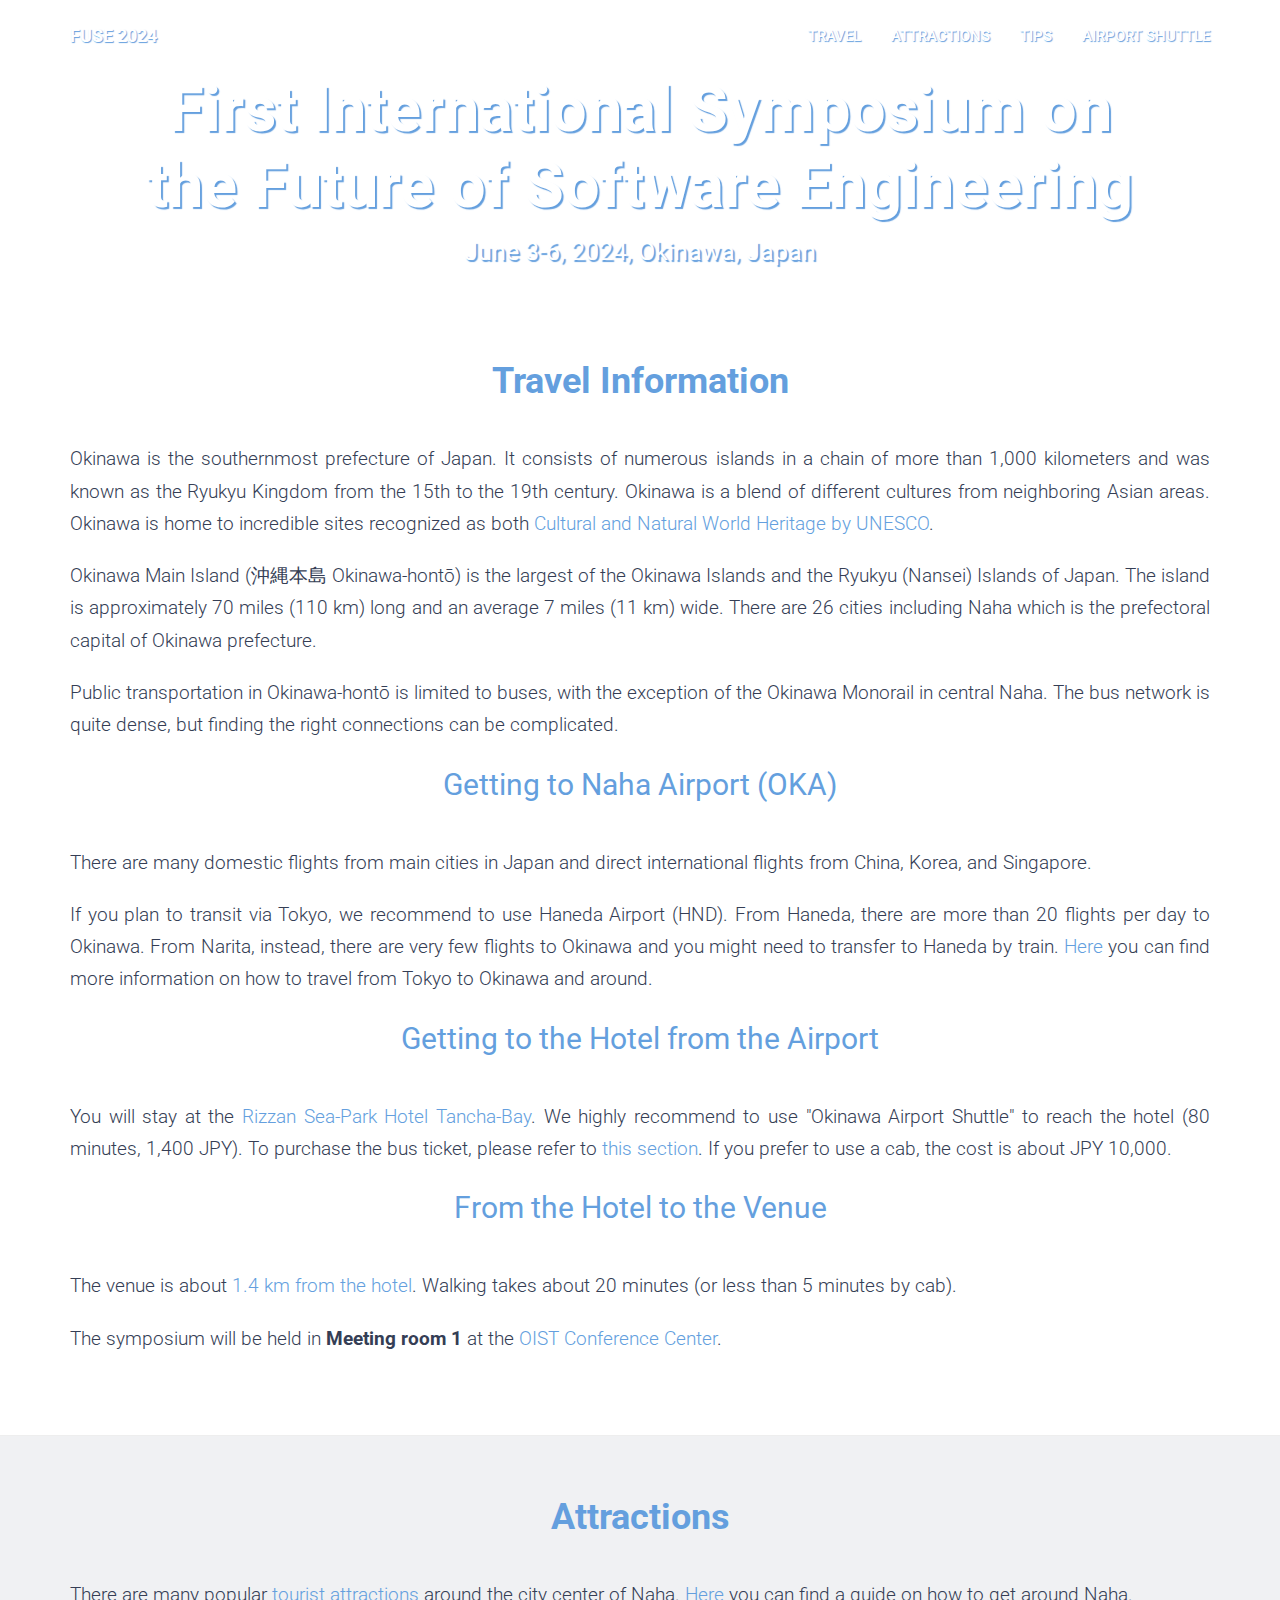
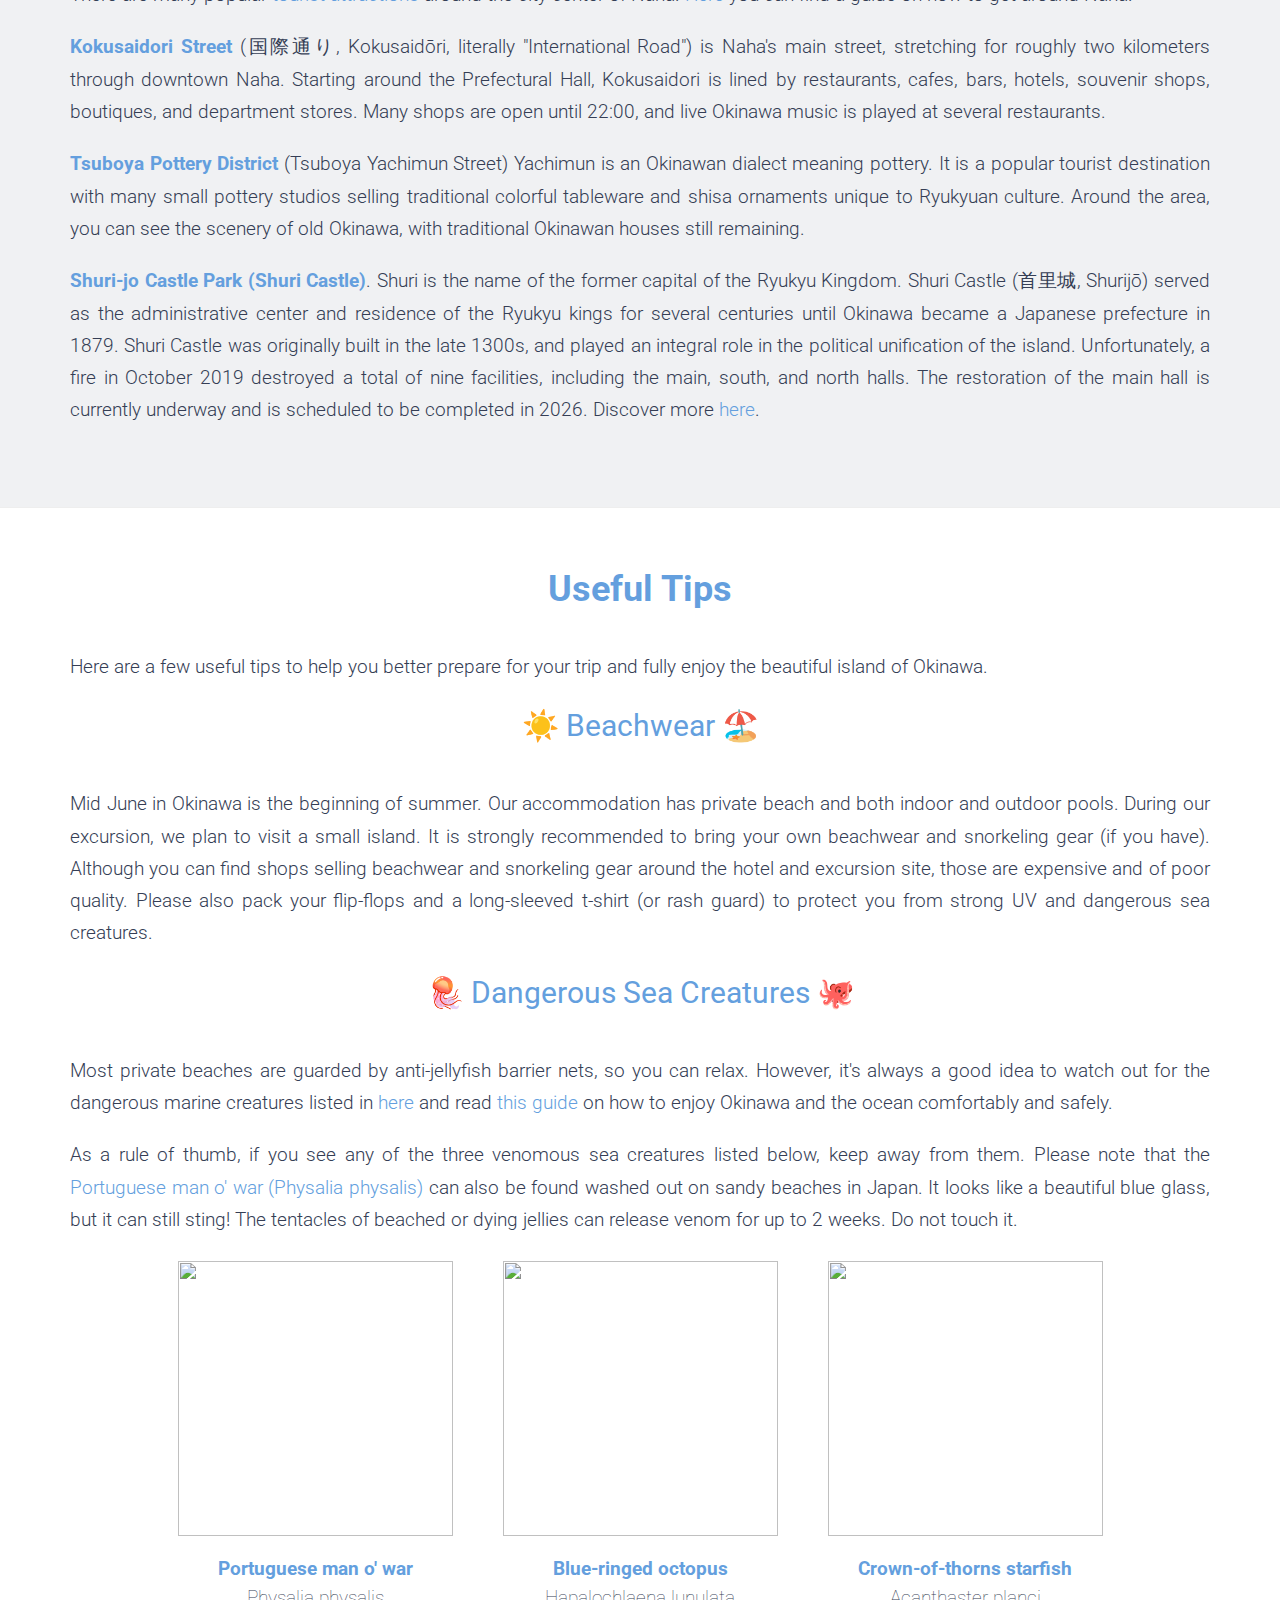
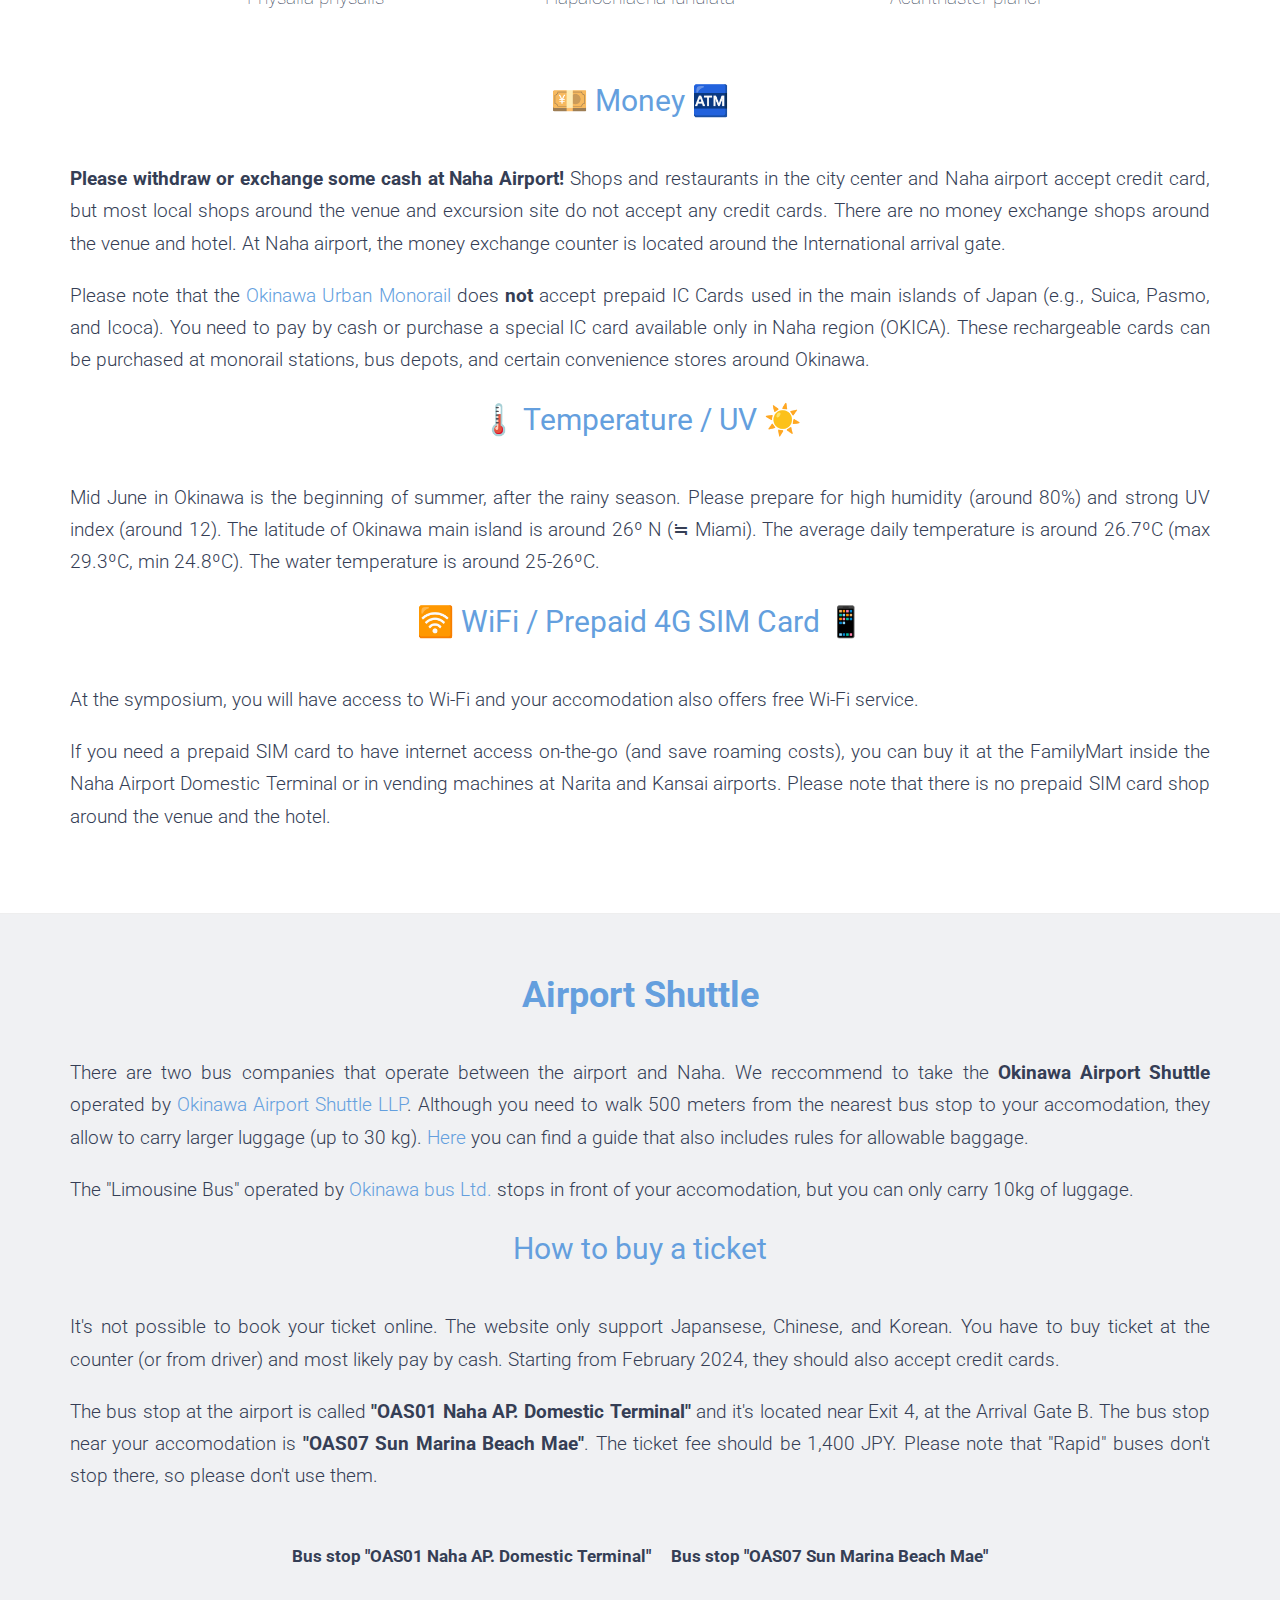
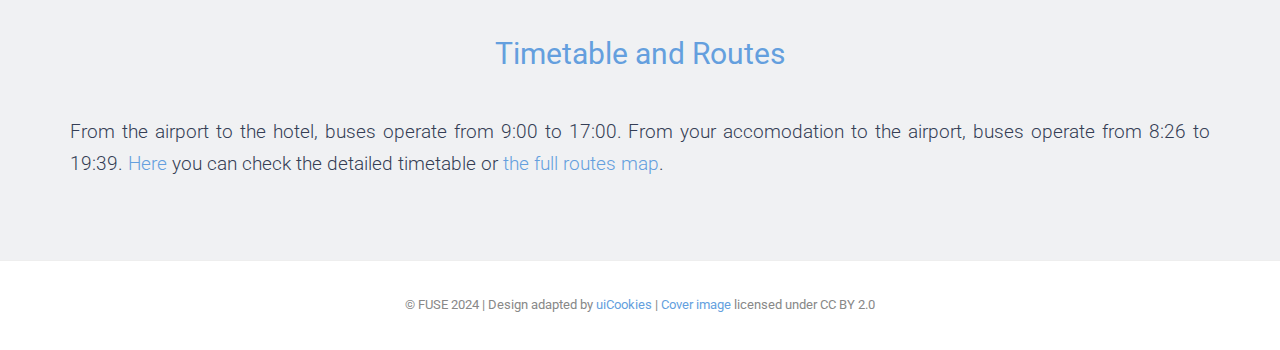
==== useful-information.html @ bce035e4 "Finalize page with useful info" ====
<!DOCTYPE html>
<html>

<head>
  <meta charset="utf-8">
  <meta http-equiv="X-UA-Compatible" content="IE=edge">
  <meta name="viewport" content="width=device-width, initial-scale=1">
  <title>FUSE 2024 | 1st International Symposium on the Future of Software Engineering</title>
  <link href="https://fonts.googleapis.com/css?family=Roboto:100,300,400,700,500" rel="stylesheet" type="text/css">
  <link href="css/bootstrap.min.css" rel="stylesheet">
  <link href="css/style.css" rel="stylesheet">
</head>

<body id="page-top" data-spy="scroll" data-target=".navbar">
  <div id="main-wrapper">
    <!-- Page Preloader -->
    <div id="preloader">
      <div id="status">
        <div class="status-mes"></div>
      </div>
    </div>

    <header class="header">
      <!-- Navigation -->
      <nav class="navbar main-menu" role="navigation">
        <div class="container">
          <div class="navbar-header">
            <button type="button" class="navbar-toggle" data-toggle="collapse" data-target=".navbar-main-collapse">
              <span class="sr-only">Toggle navigation</span>
              <span class="icon-bar"></span>
              <span class="icon-bar"></span>
              <span class="icon-bar"></span>
            </button>
            <a class="navbar-brand page-scroll" href="#page-top"><strong>FUSE 2024</strong></a>
          </div>
          <!-- Collect the nav links, forms, and other content for toggling -->
          <div class="collapse navbar-collapse navbar-right navbar-main-collapse">
            <ul class="nav navbar-nav">
              <!-- Hidden li included to remove active class from about link when scrolled up past about section -->
              <li class="hidden"><a href="#page-top"></a></li>
              <li><a class="page-scroll" href="#section-travel">Travel</a></li>
              <li><a class="page-scroll" href="#section-attractions">Attractions</a></li>
              <li><a class="page-scroll" href="#section-tips">Tips</a></li>
              <li><a class="page-scroll" href="#section-bus">Airport Shuttle</a></li>
            </ul>
          </div>
        </div>
      </nav>
    </header>

    <div id="cover" class="jumbotron text-center mini-jumbotron">
      <div class="content">
        <div class="content-content">
          <h1>First International Symposium on the Future of Software Engineering</h1>
          <div class="event-date">June 3-6, 2024, Okinawa, Japan</div>
        </div>
      </div>
    </div>

    <section id="section-travel" class="section-wrapper">
      <div class="container">
        <div class="row">
          <div class="col-md-12">
            <div class="section-title">
              <h1>Travel Information</h1>
            </div>
            <p class="lead">
              Okinawa is the southernmost prefecture of Japan.
              It consists of numerous islands in a chain of more than 1,000 kilometers and was known as the Ryukyu
              Kingdom
              from the 15th to the 19th century.
              Okinawa is a blend of different cultures from neighboring Asian areas. Okinawa is home to incredible sites
              recognized as both <a target="_blank"
                href="https://visitokinawajapan.com/discover/world-heritage-top/">Cultural and Natural World Heritage by
                UNESCO</a>.
            </p>
            <p class="lead">Okinawa Main Island (沖縄本島 Okinawa-hontō) is the largest of the Okinawa Islands and the
              Ryukyu (Nansei) Islands of Japan. The island is approximately 70 miles (110 km) long and an average 7
              miles (11 km) wide. There are 26 cities including Naha which is the prefectoral capital of Okinawa
              prefecture.</p>

            <p class="lead">Public transportation in Okinawa-hontō is limited to buses, with the exception of the
              Okinawa Monorail in central Naha. The bus network is quite dense, but finding the right connections can be
              complicated.</p>

            <div class="section-title">
              <h2>Getting to Naha Airport (OKA)</h2>
            </div>
            <p class="lead">
              There are many domestic flights from main cities in Japan and direct international flights from China,
              Korea, and Singapore.</p>

            <p class="lead">If you plan to transit via Tokyo, we recommend to use Haneda Airport (HND). From Haneda,
              there are more than 20 flights per day to Okinawa. From Narita, instead, there are very few flights to
              Okinawa and you might need to transfer to Haneda by train. <a target="_blank"
                href="https://www.japan-guide.com/e/e7116.html">Here</a> you can find more information on how to travel
              from Tokyo to Okinawa and around. </p>
            </p>

            <div class="section-title">
              <h2>Getting to the Hotel from the Airport</h2>
            </div>
            <p class="lead">
              You will stay at the <a target="_blank" href="https://www.rizzan.co.jp/english/">Rizzan
                Sea-Park Hotel
                Tancha-Bay</a>. We highly recommend to use "Okinawa Airport Shuttle" to reach the hotel (80 minutes,
              1,400 JPY). To purchase the bus ticket, please refer to <a class="page-scroll" href="#section-bus">this
                section</a></li>. If you prefer to use a cab, the cost is about JPY 10,000.</p>

            <div class="section-title">
              <h2>From the Hotel to the Venue</h2>
            </div>
            <p class="lead">
              The venue is about <a target="_blank" href="https://goo.gl/maps/eQHHehTYATR2">1.4 km from the hotel</a>.
              Walking takes about 20 minutes (or less than 5 minutes by cab).</p>

            <p class="lead">The symposium will be held in <b>Meeting room 1</b> at the <a target="_blank"
                href="https://www.oist.jp/campus/event-venue#Conference-Center">OIST Conference Center</a>.</p>
          </div>
        </div>
      </div>
    </section>

    <section id="section-attractions" class="section-wrapper gray-bg">
      <div class="container">
        <div class="row">
          <div class="col-md-12">
            <div class="section-title">
              <h1>Attractions</h1>
            </div>
            <p class="lead">
              There are many popular <a target="_blank" href="https://www.japan-guide.com/e/e7101.html">tourist
                attractions</a> around the city center of Naha. <a target="_blank"
                href="https://www.japan-guide.com/e/e7118.html">Here</a> you can find a guide on how to get around Naha.
            </p>
            <p class="lead"><b><a target="_blank" href="https://www.japan-guide.com/e/e7114.html">Kokusaidori
                  Street</a></b> (国際通り, Kokusaidōri, literally "International Road") is Naha's main
              street,
              stretching for roughly two kilometers through downtown Naha.
              Starting around the Prefectural Hall, Kokusaidori is lined by restaurants, cafes, bars, hotels, souvenir
              shops, boutiques, and department stores. Many shops are open until 22:00, and live Okinawa music is
              played at several restaurants.
            <p class="lead"><b><a target="_blank" href="https://www.japan-guide.com/e/e7115.html">Tsuboya Pottery
                  District</a></b> (Tsuboya Yachimun Street) Yachimun is an Okinawan dialect meaning
              pottery.
              It is a popular tourist destination with many small pottery studios selling traditional colorful tableware
              and shisa ornaments unique to Ryukyuan culture. Around the area, you can see the scenery of old Okinawa,
              with traditional Okinawan houses still remaining.

            </p>
            <p class="lead"><b><a target="_blank" href="http://oki-park.jp/shurijo/en/info/">Shuri-jo Castle Park (Shuri
                  Castle)</a></b>. Shuri is the name of the former capital of the Ryukyu Kingdom. Shuri Castle (首里城,
              Shurijō) served as the
              administrative center and residence of the Ryukyu kings for several centuries until Okinawa became a
              Japanese prefecture in 1879. Shuri Castle was originally built in the late 1300s, and played an integral
              role in the political unification of the island. Unfortunately, a fire in October 2019 destroyed a total
              of nine facilities, including the main, south, and north halls. The restoration of the main hall is
              currently underway and is scheduled to be completed in 2026. Discover more <a target="_blank"
                href="https://www.japan-guide.com/e/e7103.html">here</a>.</p>
          </div>
        </div>
      </div>
    </section>

    <section id="section-tips" class="section-wrapper">
      <div class="container">
        <div class="row">
          <div class="col-md-12">
            <div class="section-title">
              <h1>Useful Tips</h1>
            </div>
            <p class="lead">
              Here are a few useful tips to help you better prepare for your trip and fully enjoy the beautiful island
              of Okinawa.</p>

            <div class="section-title">
              <h2>☀️ Beachwear 🏖️</h2>
            </div>
            <p class="lead">
              Mid June in Okinawa is the beginning of summer. Our accommodation has private beach and both indoor and
              outdoor pools. During our excursion, we plan to visit a small island. It is strongly recommended to bring
              your own beachwear and snorkeling gear (if you have). Although you
              can
              find shops selling beachwear and snorkeling gear around the hotel and excursion site, those are expensive
              and of poor quality. Please also pack your flip-flops and a long-sleeved t-shirt (or rash guard) to
              protect you
              from strong UV and dangerous sea creatures.
            </p>

            <div class="section-title">
              <h2>🪼 Dangerous Sea Creatures 🐙</h2>
            </div>
            <p class="lead">
              Most private beaches are guarded by anti-jellyfish barrier nets, so you can relax. However, it's always a
              good idea to watch out for the dangerous marine creatures
              listed in <a target="_blank"
                href="https://www.oki-islandguide.com/newslist/dangerous-sea-creatures-in-okinawa">here</a> and read <a
                target="_blank"
                href="https://visitokinawajapan.com/plan-your-trip/useful-information/enjoying-okinawa-safely/">this
                guide</a> on how to enjoy Okinawa and the ocean comfortably and safely.
            </p>

            <p class="lead">
              As a rule of thumb, if you see any of the three venomous sea creatures listed below, keep away from them.
              Please note that the <a target="_blank"
                href="https://en.wikipedia.org/wiki/Portuguese_man_o%27_war">Portuguese man o' war (Physalia
                physalis)</a> can also be found washed out on sandy beaches in Japan. It looks like a beautiful blue
              glass, but it can still sting! The tentacles of beached or dying jellies can release venom for up to 2
              weeks. Do not touch it.
            </p>

            <div class="sea-creatures">
              <div class="sea-creature">
                <img
                  src="https://upload.wikimedia.org/wikipedia/commons/thumb/c/c3/Portuguese_Man-O-War_%28Physalia_physalis%29.jpg/440px-Portuguese_Man-O-War_%28Physalia_physalis%29.jpg" /><br />
                <a target="_blank" href="https://en.wikipedia.org/wiki/Portuguese_man_o%27_war"><b>Portuguese man o'
                    war</b></a><br />
                Physalia physalis
              </div>
              <div class="sea-creature">
                <img
                  src="https://upload.wikimedia.org/wikipedia/commons/thumb/f/f2/Hapalochlaena_lunulata2.JPG/440px-Hapalochlaena_lunulata2.JPG" /><br />
                <a target="_blank" href="https://en.wikipedia.org/wiki/Blue-ringed_octopus"><b>Blue-ringed
                    octopus</b></a><br />
                Hapalochlaena lunulata
              </div>
              <div class="sea-creature">
                <img
                  src="https://upload.wikimedia.org/wikipedia/commons/thumb/8/8f/CrownofThornsStarfish_Fiji_2005-10-12.jpg/440px-CrownofThornsStarfish_Fiji_2005-10-12.jpg" /><br />
                <a target="_blank" href="https://en.wikipedia.org/wiki/Crown-of-thorns_starfish"><b>Crown-of-thorns
                    starfish</b></a><br />Acanthaster planci
              </div>
            </div>

            <div class="section-title">
              <h2>💴 Money 🏧</h2>
            </div>
            <p class="lead">
              <b>Please withdraw or exchange some cash at Naha Airport!</b> Shops and restaurants in the city center and
              Naha airport accept credit card, but most local shops around the venue and excursion site do not accept
              any credit cards. There are no money exchange shops around the venue and hotel. At Naha airport, the money
              exchange counter is located around the International arrival gate.
            </p>

            <p class="lead">
              Please note that the <a target="_blank"
                href="https://en.wikipedia.org/wiki/Okinawa_Urban_Monorail">Okinawa Urban Monorail</a> does <b>not</b>
              accept prepaid IC Cards used in the main islands of Japan (e.g., Suica, Pasmo, and Icoca). You need to pay
              by cash or purchase a special IC card available only in Naha region (OKICA). These rechargeable cards can
              be purchased at monorail stations, bus depots, and certain convenience stores around Okinawa.
            </p>


            <div class="section-title">
              <h2>🌡️ Temperature / UV ☀️</h2>
            </div>
            <p class="lead">
              Mid June in Okinawa is the beginning of summer, after the rainy season. Please prepare for high humidity
              (around 80%) and strong UV index (around 12). The latitude of Okinawa main island is around 26º N (≒
              Miami).
              The average daily temperature is around 26.7ºC (max 29.3ºC, min 24.8ºC). The water temperature is around
              25-26ºC.
            </p>

            <div class="section-title">
              <h2>🛜 WiFi / Prepaid 4G SIM Card 📱</h2>
            </div>
            <p class="lead">
              At the symposium, you will have access to Wi-Fi and your accomodation also offers free Wi-Fi service.
            </p>

            <p class="lead">If you need a prepaid SIM card to have internet access on-the-go (and save roaming costs),
              you can buy it at the FamilyMart inside the Naha Airport Domestic Terminal or in vending machines at
              Narita and Kansai airports. Please note that there is no prepaid SIM
              card shop around the venue and the hotel.</p>

          </div>
        </div>
      </div>
    </section>

    <section id="section-bus" class="section-wrapper gray-bg">
      <div class="container">
        <div class="row">
          <div class="col-md-12">
            <div class="section-title">
              <h1>Airport Shuttle</h1>
            </div>
            <p class="lead">
              There are two bus companies that operate between the airport and Naha. We reccommend to take the
              <b>Okinawa Airport Shuttle</b> operated by <a target="_blank"
                href="https://www.okinawa-shuttle.co.jp/en/">Okinawa Airport Shuttle LLP</a>. Although you need to walk
              500 meters from the nearest bus stop to your accomodation, they allow to carry larger luggage (up to 30
              kg). <a target="_blank" href="https://www.okinawa-shuttle.co.jp/en/guide">Here</a> you can find a guide
              that also includes rules for allowable baggage.
            </p>
            <p class="lead">The "Limousine Bus" operated by <a target="_blank"
                href="https://okinawabus.com/en/ls/">Okinawa bus Ltd.</a> stops in front of your accomodation, but you
              can only carry 10kg of luggage.</p>

            <div class="section-title">
              <h2>How to buy a ticket</h2>
            </div>

            <p class="lead">It's not possible to book your ticket online. The website only support Japansese, Chinese,
              and Korean. You have to buy ticket at the counter (or from driver) and most likely pay by cash. Starting
              from February 2024, they should also accept credit cards.</p>

            <p class="lead">The bus stop at the airport is called <b>"OAS01 Naha AP. Domestic Terminal"</b> and it's
              located near Exit 4, at the Arrival Gate B. The bus stop near your accomodation is <b>"OAS07 Sun Marina
                Beach
                Mae"</b>. The ticket fee should be 1,400 JPY. Please note that "Rapid" buses don't stop there, so please
              don't use them.</p>

            <div class="flex-container">

              <div class="text-center">
                <img class="cropped"
                  src="https://camo.githubusercontent.com/bb47d0dc850d00e1e793d2706962e1ba74a8839c792ee3c7269b7208644fe07c/68747470733a2f2f7777772e6f6b696e6177612d73687574746c652e636f2e6a702f77702d636f6e74656e742f7468656d65732f73687574746c652f696d616765732f6d61702f6f617330315f656e2e706e67"><br />
                <b>Bus stop "OAS01 Naha AP. Domestic Terminal"</b>
              </div>

              <div class="text-center">
                <img class="cropped"
                  src="https://camo.githubusercontent.com/cd131cf9b4092ff77519fdcc6e3a3593149a3730e889ea4b727a7d4f26101ee1/68747470733a2f2f7777772e6f6b696e6177612d73687574746c652e636f2e6a702f77702d636f6e74656e742f7468656d65732f73687574746c652f696d616765732f6d61702f6f617330375f656e2e706e67"><br />
                <b>Bus stop "OAS07 Sun Marina Beach Mae"</b>
              </div>
            </div>

            <div class="section-title">
              <h2>Timetable and Routes</h2>
            </div>

            <p class="lead">From the airport to the hotel, buses operate from 9:00 to 17:00. From your accomodation to
              the airport, buses operate from 8:26 to 19:39. <a href="https://www.okinawa-shuttle.co.jp/en/timetable"
                target="_blank">Here</a> you can check the detailed timetable or <a
                href="https://www.okinawa-shuttle.co.jp/wp-content/themes/shuttle/images/route/en.png"
                target="_blank">the full routes map</a>.
            </p>
          </div>
        </div>
      </div>
    </section>


    <footer class="footer">
      <div class="copyright-section">
        <div class="container">
          <div class="col-md-12">
            <div class="copytext text-center">
              &copy; FUSE 2024 |
              Design adapted by <a target="_blank" href="https://uicookies.com/">uiCookies</a> |
              <a target="_blank"
                href="https://en.wikipedia.org/wiki/Okinawa_Institute_of_Science_and_Technology#/media/File:Aerial_View_of_Campus_Buildings_(26348429827).jpg">Cover
                image</a> licensed under CC BY 2.0
            </div>
          </div>
        </div>
      </div>
    </footer>
  </div>

  <!-- SCRIPTS -->
  <script src="js/jquery-2.1.4.min.js"></script>
  <script src="js/bootstrap.min.js"></script>
  <script src="js/jquery.easing.min.js"></script>
  <script async defer
    src="https://maps.googleapis.com/maps/api/js?key=AIzaSyD-3vIi_UKTTXeW_6S3mwCDeb1rY7WIpxo&callback=initMap"
    type="text/javascript"></script>
  <script src="js/bootstrap-toolkit.min.js"></script>
  <script src="js/scripts.js"></script>
</body>

</html>
---- css/style.css ----
/*
Template Name: finadvisor
Description: HTML5 / CSS3 One Page
Version: 1.0
Author: uiCookies.com
*/

body {
    font-family: 'Roboto', sans-serif;
    font-size: 17px;
    line-height: 1.7em;
    color: #353e55;
    font-weight: 100;
    background: #ffffff;
}

/* --------------------------------------
 * Global Typography
 *------------------------------------------*/

h1,
h2,
h3,
h4,
h5,
h6 {
    margin: 0 0 15px;
    color: #649FDE;
}

h1 {
    font-size: 36px;
    line-height: 1.2em;
    font-weight: 700;
}

h2 {
    font-size: 30px;
    line-height: 1.5em;
    font-weight: 400;
}

h3 {
    font-size: 24px;
    line-height: 1.5em;
    font-weight: 300;
}

h4 {
    font-size: 18px;
    line-height: 1.5em;
    font-weight: 300;
}

h5 {
    font-size: 16px;
    line-height: 1.5em;
    font-weight: 500;
}

h6 {
    font-size: 15px;
    line-height: 24px;
}

/* --------------------------------------
 * LINK STYLE
 *------------------------------------------*/
a {
    color: #649FDE;
    text-decoration: none;
    -webkit-transition: all 0.3s ease 0s;
    -moz-transition: all 0.3s ease 0s;
    -o-transition: all 0.3s ease 0s;
    transition: all 0.3s ease 0s;
}

a,
a:active,
a:focus,
a:active {
    text-decoration: none;
    outline: none
}

a:hover,
a:focus {
    text-decoration: none;
    color: #999999;
}

p {
    margin-bottom: 20px;
}

p.lead {
    font-size: 19px;
    line-height: 1.7em;
}

ul {
    margin: 0;
    padding: 0;
    list-style: none;
}

/*Button Style*/
.btn {
    padding: 10px 30px;
    margin-bottom: 0;
    font-size: 16px;
    border-radius: 0;
    font-weight: 500;
    border-width: 2px;
    text-transform: uppercase;
}

.btn-lg {
    font-size: 18px;
    padding: 15px 30px
}

/*btn-primary*/
.btn-primary {
    background-color: #649FDE;
    border-color: #649FDE;
}

.btn-primary:hover,
.btn-primary:focus,
.btn-primary:active:focus {
    background: transparent;
    color: #649FDE;
    border-color: #649FDE;
}

/*btn-default*/
.btn-default {
    color: #ffffff;
    background-color: transparent;
    border-color: #ffffff;
}

.btn-default:hover,
.btn-default:focus,
.btn-default:active:focus {
    background-color: transparent;
    color: #649FDE;
    border-color: #649FDE;
}

button:focus,
.btn:focus,
.btn:active:focus {
    outline: none;
}

/* --------------------
 * Section Background
 * -------------------*/

.gray-bg {
    background-color: #f0f1f3;
    border-top: 1px solid #eeeeee;
    border-bottom: 1px solid #eeeeee;
}

.white-bg {
    background-color: #ffffff;
}

/* --------------------
 *  main Wrapper
 * -------------------*/
#main-wrapper {
    background: #ffffff;
    overflow: hidden;
}

/*-----------------------------
 * NAVIGATION & HEADER STYLE
 *-------------------------------*/

.header {
    position: absolute;
    left: 15px;
    right: 15px;
    top: 10px;
    z-index: 9;
}

/*Logo*/
.navbar-brand {
    padding: 0;
    height: auto;
    margin: 15px 0 !important;
}

@media (max-width : 768px) {
    .navbar-brand {
        width: 200px;
    }

    .navbar-brand img {
        max-width: 100%;
        height: auto;
    }
}

/*navbar*/

.navbar {
    border-radius: 0;
    padding: 0;
    margin: 0;
    font-size: 15px;
    text-transform: uppercase;
}

@media (max-width : 768px) {
    .navbar {
        padding: 10px;
    }
}

/*navbar toggle*/
.navbar-toggle {
    margin: 5px 0;
    padding: 11px 10px;
    background: transparent;
}

.navbar-toggle:hover {
    color: #fff;
}

.navbar-toggle .icon-bar {
    background: #fff;
}

/*Navigation Style*/

.main-menu .navbar-right {
    margin-right: -15px;
}

.main-menu .nav li a {
    color: #999;
    font-weight: 500;
    padding: 15px 0 15px 30px;
}

.main-menu .nav li a:hover,
.main-menu .nav li.active a {
    color: #649FDE;
    background: transparent;
}

.main-menu .nav li a:focus {
    background: transparent;
}

@media (max-width : 991px) {
    .main-menu .nav li a {
        padding-left: 15px;
    }
}

@media (max-width : 768px) {
    .main-menu .nav li {
        text-align: center;
    }

    .main-menu .nav li a {
        padding: 5px 0;
        color: #0e1555;
    }

    .navbar-collapse {
        margin-top: 10px;
        background: #fff;
    }
}


/* Sticky Menu */

a.navbar-brand,
.nav li a {
    color: white !important;
    text-shadow: 1px 1px 1px #649FDE;
}

.sticky-nav {
    position: fixed;
    right: 0;
    left: 0;
    top: 0;
    z-index: 999;
    background: #ffffff !important;
    opacity: 0.9;
    padding: 5px 0;
    box-shadow: 0 2px 5px rgba(0, 0, 0, .1);
    -webkit-transition: all .5s ease-in-out;
    -moz-transition: all .5s ease-in-out;
    transition: all .5s ease-in-out;
}

.sticky-nav .nav li a,
.sticky-nav a.navbar-brand {
    color: #649FDE !important;
    text-shadow: none;

}

.sticky-nav .navbar-toggle .icon-bar {
    background: #649FDE;
}

@media (max-width: 768px) {
    .sticky-nav {
        padding-left: 10px;
        padding-right: 10px;
    }

}

/*-------------------
 * Jumbotron
 *-------------------*/

.jumbotron {
    background: url("../img/oist-aerial.jpg");
    background-size: cover;
    padding: 0;
    margin: 0;
    height: 100vh;
    min-height: 700px;
    vertical-align: middle;
    position: relative;
    background-attachment: fixed;
    background-repeat: no-repeat;
    background-position: center center;
    overflow: hidden;
}

.mini-jumbotron {
    height: 300px;
    min-height: 300px;
}

.jumbotron .content {
    color: #ffffff;
    position: absolute;
    top: 50%;
    left: 0;
    right: 0;
    height: 86%;
    width: 100%;
    margin: 0 auto;
    padding: 0 10%;
    transform: translateY(-50%);
    -webkit-transform: translateY(-50%);
    -moz-transform: translateY(-50%);
    font-weight: normal;
    text-shadow: 2px 2px 1px #649FDE;

    /*background-color: rgb(0, 0, 0, 30%);
    padding: 3em 0 2em;*/
}

.jumbotron .content .content-content {
    /* background-color: rgb(0, 0, 0, 20%); */
    padding: 3em 0;
    max-width: 1170px;
    margin: auto;
}

.jumbotron .content h1 {
    color: white;
    font-weight: bold;
}

.jumbotron .content p.lead {
    font-size: 24px;
    line-height: 1.5em;
    color: rgba(255, 255, 255, .7);
    font-weight: normal;
}

.jumbotron .content .event-date {
    font-size: 25px;
    /* margin-bottom: 40px; */
}

.jumbotron .btn {
    margin-top: 40px;
}

@media (max-width : 600px) {
    .jumbotron .content {
        min-height: auto;
    }

    .jumbotron .content h1 {
        font-size: 25px;
    }

    .jumbotron .content .event-date {
        font-size: 22px;
    }

    .jumbotron .content p.lead {
        font-size: 15px;
    }
}

/*---------------------------
 * Section Wrapper
 *---------------------------*/
.section-wrapper {
    padding: 60px 0;
}

/*---------------------------
 * Section Title
 *---------------------------*/
.section-title {
    margin-bottom: 40px;
    text-align: center;
}

.section-title h1 {
    margin-bottom: 5px;
}

.section-title p {
    font-size: 18px;
    color: #888888;
}

/* ----------------------------------------------
 * About Event
 *-----------------------------------------------*/
.about-event .lead {
    font-size: 19px;
    line-height: 1.7em;
}

.about-event address {
    font-size: 15px;
    color: #888888;
    line-height: 1.8em;
}

.about-event address strong {
    color: #353e55;
}

/* ----------------------------------------------
 * Team Section
 *-----------------------------------------------*/

.organizing-team {
    display: flex;
    flex-wrap: wrap;
    justify-content: center;
    gap: 20px;
}

.organizer {
    text-align: center;
    font-size: 19px;
    font-weight: bold;
    width: 175px;
    padding: 5px;
    /* border: 1px solid red; */
}

.organizer img {
    object-fit: cover;
    width: 135px;
    height: 135px;
    border-radius: 50%;
    margin-bottom: 1em;
}

/* --------------------------
 * Agenda
 *---------------------------*/
.section-ajenda .session {
    padding: 15px 0;
    border-left: 1px solid #eeeeee;
    margin-bottom: 40px;
}

.section-ajenda .session time {
    padding: 5px 25px 15px;
    border-bottom: 1px solid #eeeeee;
    display: inline-block;
}

.section-ajenda .session h2 {
    margin: 20px 0 0 20px;
}

.section-ajenda .session h3 {
    margin: 20px 0 20px 20px;
    font-size: 20px;
    text-transform: uppercase;
}

.section-ajenda .session h3 span {
    font-size: 14px;
    display: block;
    line-height: 1;
}

.section-ajenda .session h4 {
    margin: 5px 0 5px 20px;
    font-size: 16px;
}

/* --------------------------
 * Pricing Table
 *---------------------------*/

.pricing-section .pricing-table-default {
    border: 1px solid #f1f1f1;
    background: #ffffff;
    padding-bottom: 40px;
}

@media (max-width : 766px) {
    .pricing-section .pricing-table-default {
        margin-bottom: 30px;
    }
}

.pricing-section .pricing-head h3 {
    font-size: 15px;
    font-weight: bold;
    text-transform: uppercase;
    color: #ffffff;
    padding: 14px 40px;
    margin: 0;
    background-color: #0e1555;
}

.pricing-section .pricing-head .price {
    display: block;
    font-size: 60px;
    line-height: 60px;
    font-weight: bold;
    padding: 43px 0 0;
}

.pricing-section .pricing-head .price sup {
    font-size: 24px;
    font-weight: bold;
    vertical-align: super;
    top: 0;
}

.pricing-section .pricing-detail {
    margin: 0 50px 25px 50px;
}

.pricing-section .pricing-detail p {
    margin: 0;
}

/*pricing list*/

.pricing-section .pricing-list li {
    display: block;
    padding: 8px 0;
}

.pricing-section .pricing-list li i {
    margin-right: 17px;
}

.pricing-section .pricing-list li:first-child {
    padding-top: 25px;
}

.pricing-section .pricing-list li:last-child {
    padding: 12px 0 0;
}

.pricing-section .pricing-detail .pink-i li {
    position: relative;
}

/* --------------------------
 * Client Logo
 *---------------------------*/

.client-logo a img {
    width: 100%;
    opacity: 1;
    -webkit-transition: all 0.8s ease 0s;
    -moz-transition: all 0.8s ease 0s;
    -o-transition: all 0.8s ease 0s;
    transition: all 0.8s ease 0s;
}

.client-logo a:hover img {
    opacity: .5;
}

@media (max-width : 992px) {
    .client-logo .section-margin {
        margin-bottom: 30px;
    }
}

/* ------------------
 * Google Map
 * ------------------*/

#googleMap {
    height: 320px;
    border: 5px solid #ffffff;
    margin-bottom: 100px;
}

/* ---------------------------
 * Subscribe Form
 * --------------------------- */

.subscribe-form {
    text-align: center;
}



/*-------------------
 * Form Style
 *-------------------*/

.form-control {
    height: 46px;
    padding: 0 20px;
    font-size: 14px;
    line-height: 46px;
    color: #969595;
    border: 1px solid #f1f1f1;
    border-radius: 0;
    box-shadow: none;
}

.form-control.input-lg {
    height: 60px;
    padding: 0 20px;
    font-size: 18px;
    line-height: 60px;
    color: #969595;
    border: 1px solid #f1f1f1;
    border-radius: 0;
    box-shadow: none;
    min-width: 400px;
}

.form-control:focus,
.form-control:active {
    box-shadow: none;
    border-color: #649FDE;
}


@media (max-width : 600px) {
    .form-control.input-lg {
        min-width: auto;
        display: block;
    }
}

/* --------------------------------------------
 *   Footer
 *---------------------------------------------- */

/* Copyright */

.footer .copyright-section {
    font-size: 13px;
    color: #888888;
    padding: 30px 0;
}

.footer .copyright-section .copytext {
    font-weight: 400;
    display: block;
}

/* ---------------------------------------------- /*
 * Preloader
/* ---------------------------------------------- */
#preloader {
    background: #ffffff;
    bottom: 0;
    left: 0;
    position: fixed;
    right: 0;
    top: 0;
    z-index: 9999;
}

#status,
.status-mes {
    background-image: url(../img/preloader.gif);
    background-position: center;
    background-repeat: no-repeat;
    height: 200px;
    left: 50%;
    margin: -100px 0 0 -100px;
    position: absolute;
    top: 50%;
    width: 200px;
}

.status-mes {
    background: none;
    left: 0;
    margin: 0;
    text-align: center;
    top: 65%;
}

/* ---------------------------------------------- /*
 * Floating components
/* ---------------------------------------------- */

.floating-dates {
    z-index: 10;
    position: fixed;
    right: 0;
    top: 20%;
    left: 82%;
    background: rgba(255, 255, 255, .6);
    font-family: 'Roboto', sans-serif;
}


.floating-dates p {
    font-size: 17px;
}

section div p.lead {
    text-align: justify;
}


.reg_list {
    font-size: 19px;
    font-weight: 300;
    list-style: initial;
    padding-left: 40px;
    margin-bottom: 20px;
}

.affiliation {
    font-size: 15px;
    margin-top: 5px;
    font-weight: normal;
    color: #666;
}

.role {
    font-size: 90%;
    color: #4E7CAD;
    font-weight: normal;
}

a:visited {
    color: #649FDE;
}

ul.oc_list li {
    list-style-type: none;
}

span.emrole,
span.role {
    display: inline-block;
    font-size: 65%;
    font-weight: bold;
    text-align: center;
    vertical-align: middle;
    /*text-transform: uppercase;*/
    padding: 0.3em;
    width: 7.5em;
    line-height: 1;
}

span.role {
    background-color: orange;
    color: white;
}

.center {
    text-align: center !important;
}

img {
    max-width: 100%;
    height: auto;
}

/* CSS FOR ARROW */

@keyframes bouncing {
    0% {
        bottom: 0;
    }

    50% {
        bottom: 20px;
    }

    100% {
        bottom: 0;
    }
}

.arrow {
    animation: bouncing 1.5s infinite ease-in-out;
    bottom: 0;
    left: 50%;
    display: block;
    height: 74px;
    width: 74px;
    margin-left: -37px;
    position: absolute;
}

@media (max-width: 600px) {
    .arrow {
        height: 60px;
        width: 60px;
        margin-left: -30px;
    }
}

.sea-creatures {
    display: flex;
    flex-wrap: wrap;
    justify-content: center;
    gap: 40px;
    margin-bottom: 60px;
}

.sea-creature {
    text-align: center;
    font-size: 19px;
    max-width: 300px;
    padding: 5px;
    /* border: 1px solid red; */
}

.sea-creature img {
    object-fit: cover;
    width: 275px;
    height: 275px;
    /* border-radius: 30%; */
    margin-bottom: 1em;
}

.cropped {
    /* max-width: 550px; */
    height: 330px;
    clip-path: inset(10px 10px 10px 10px round 0px);
}

.flex-container {
    display: flex;
    flex-wrap: wrap;
    justify-content: center;
    gap: 20px;
    margin-bottom: 60px;
}

@media (max-width: 1200px) {
    .cropped {
        max-width: 100%;
        height: auto;
    }
}
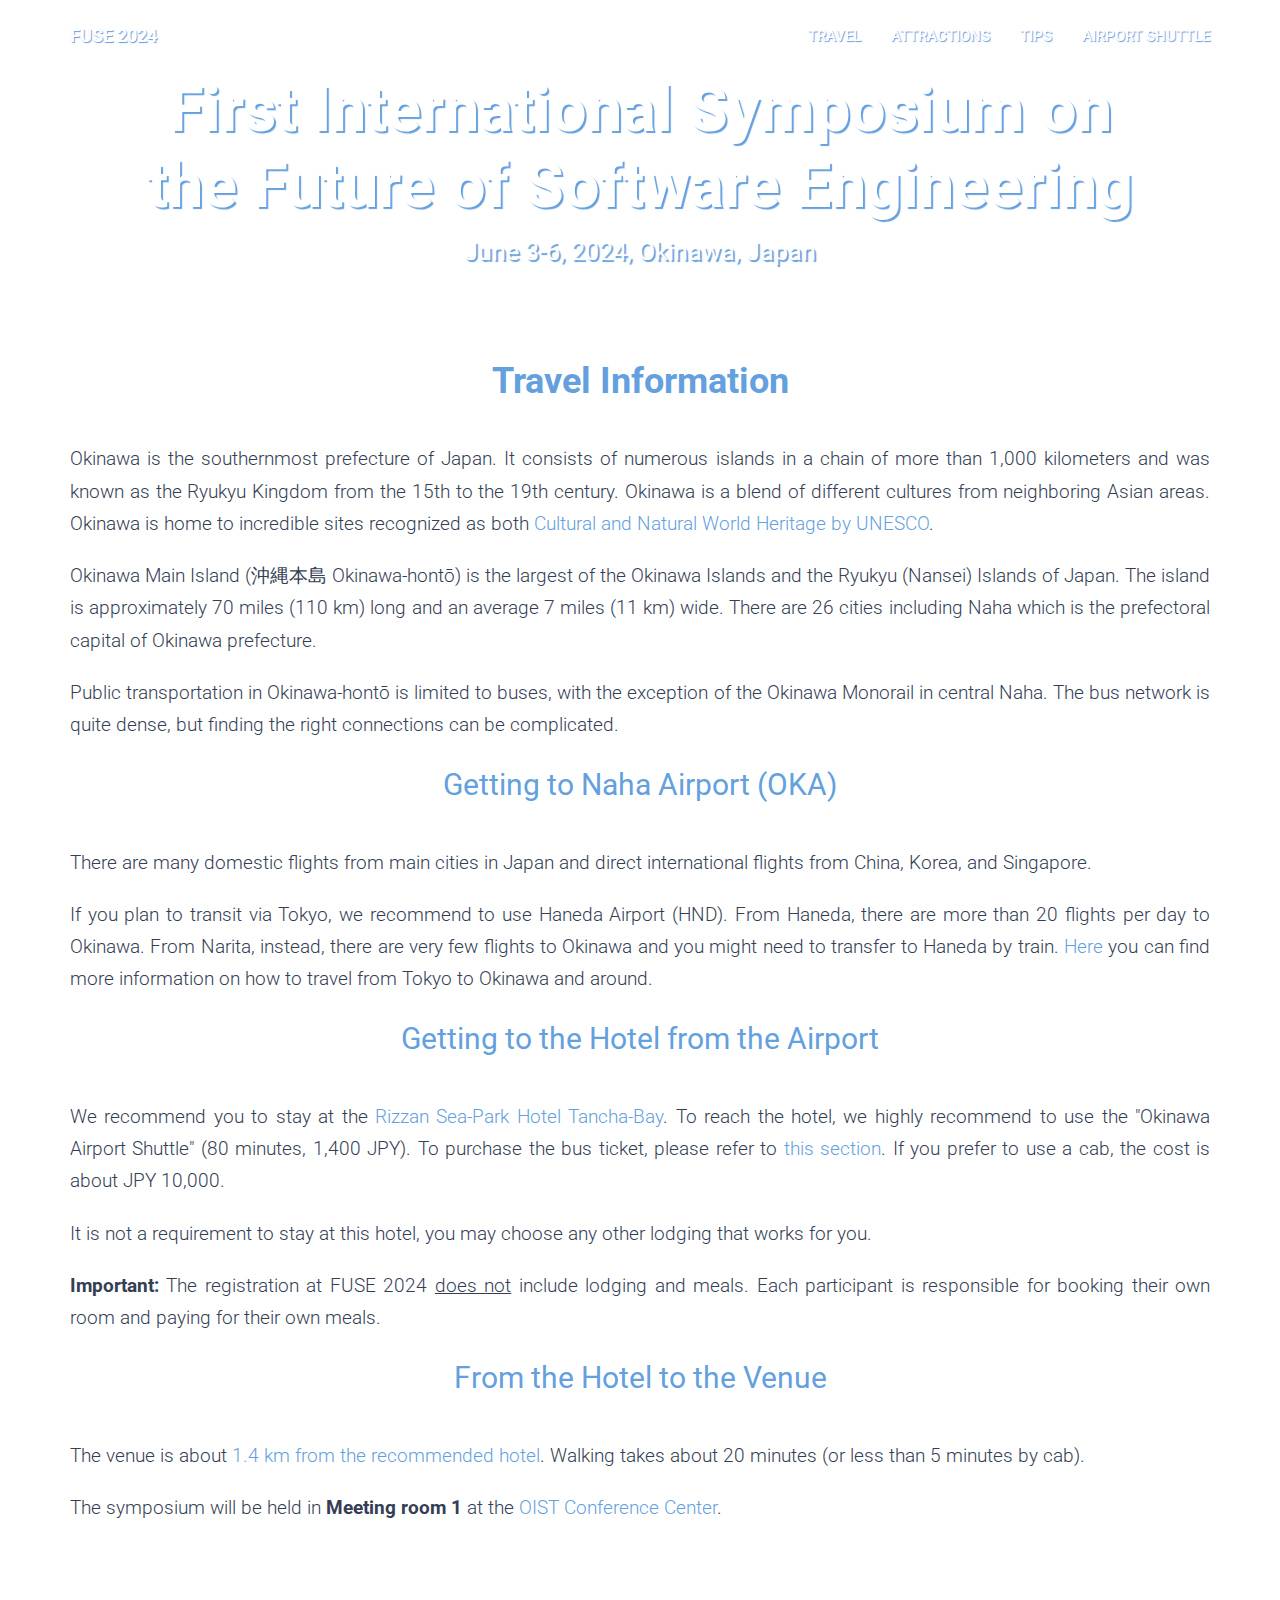
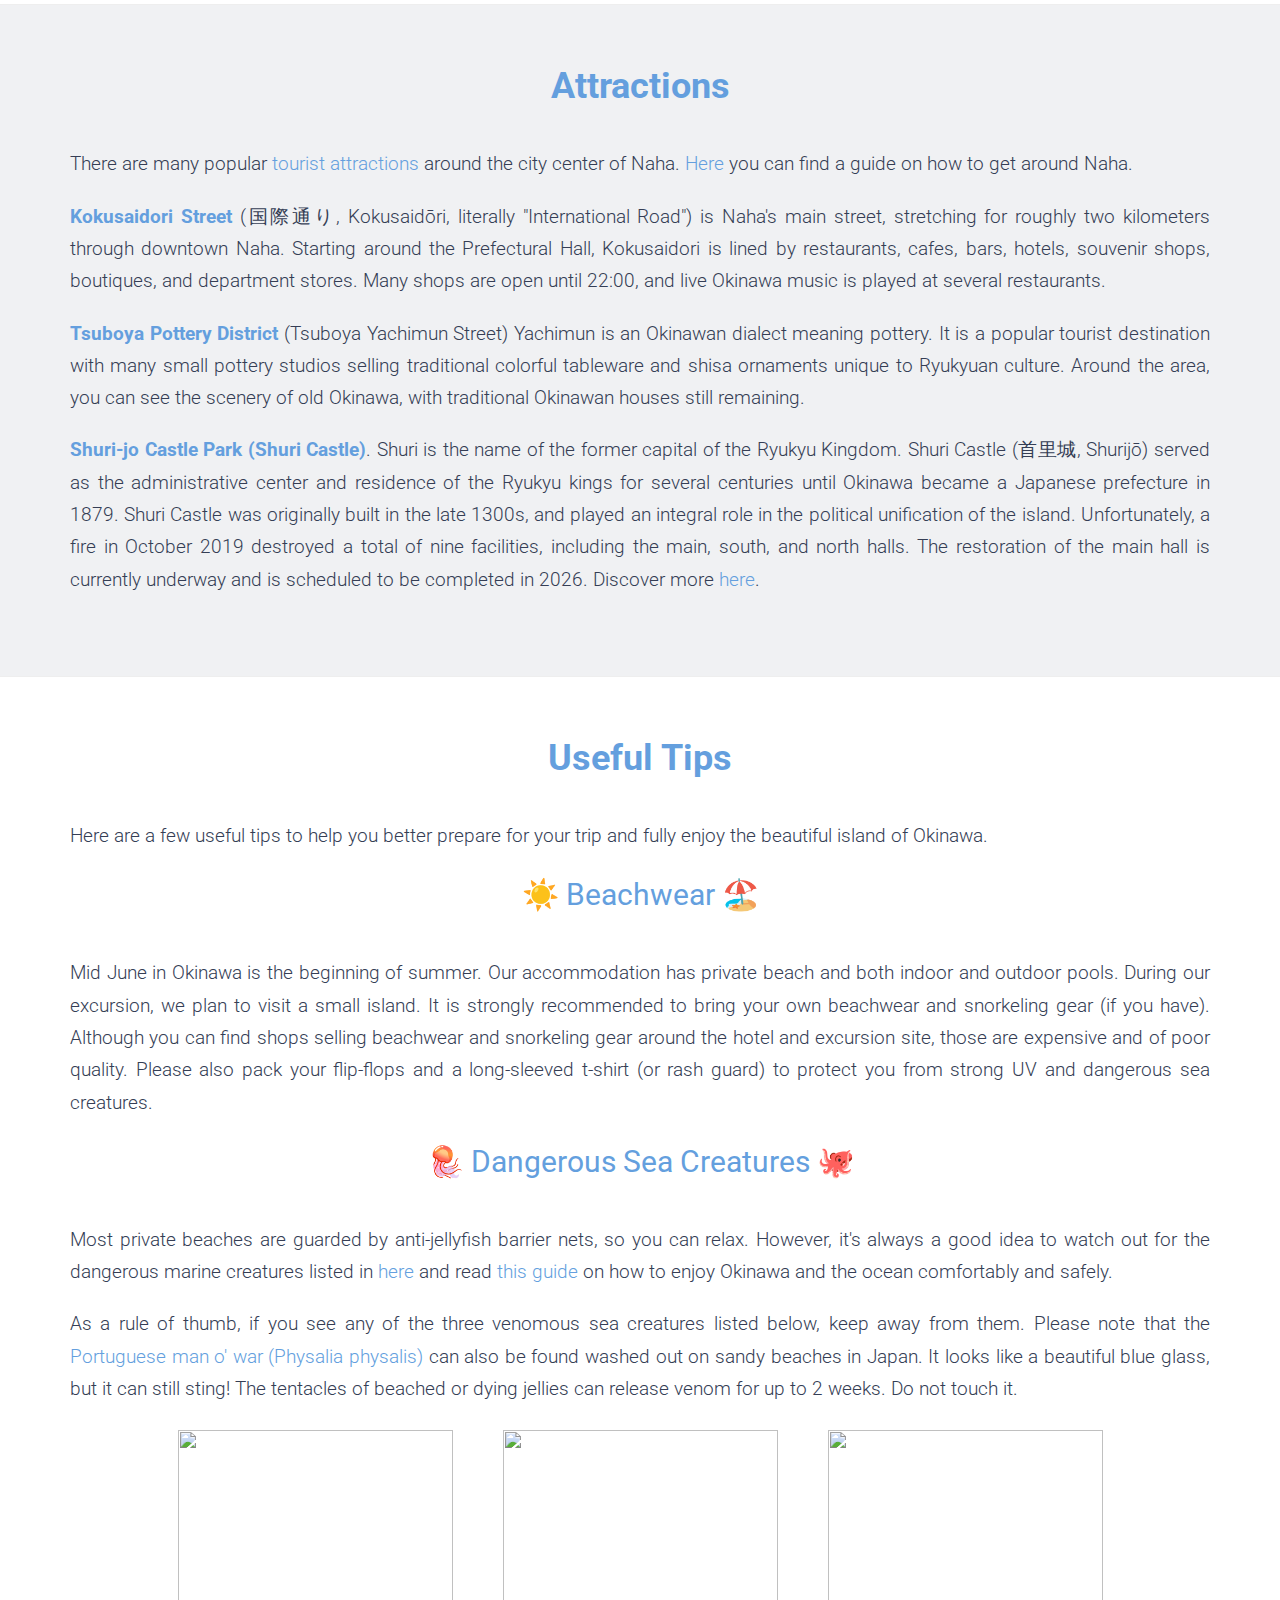
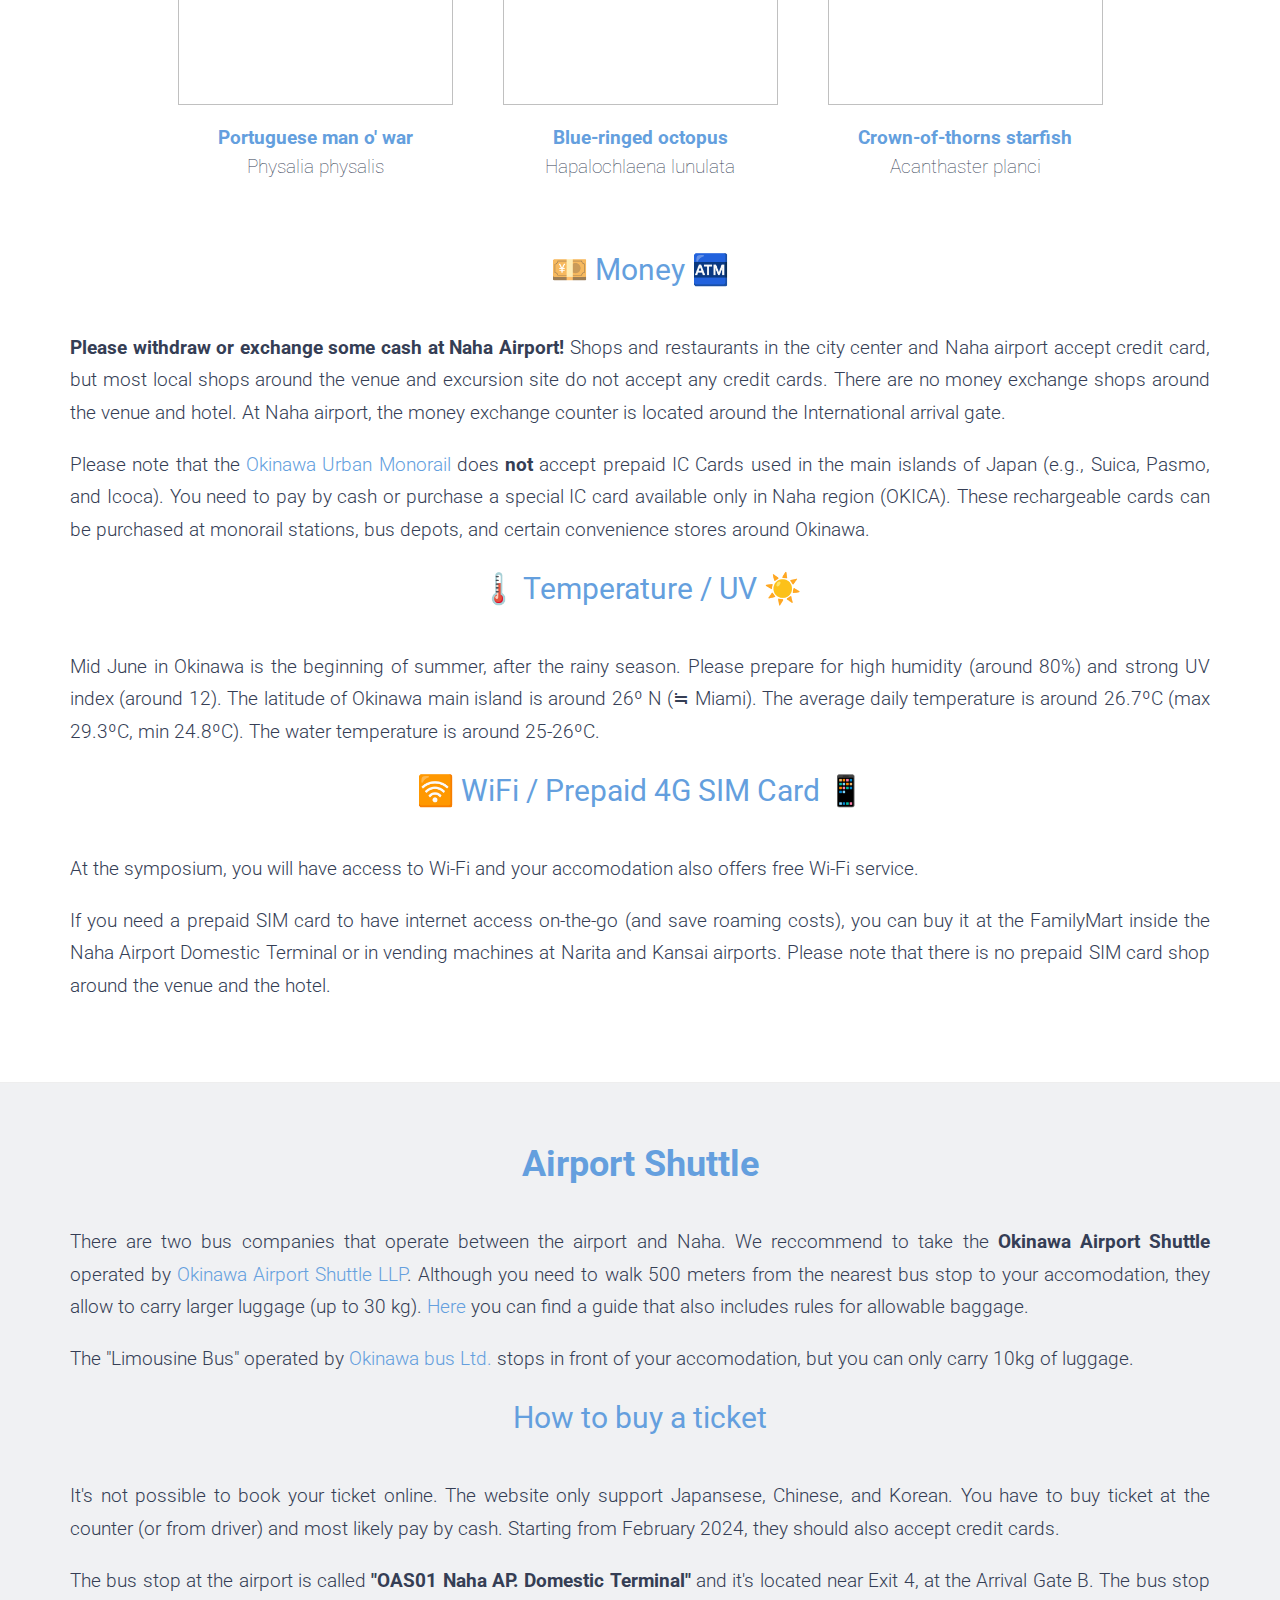
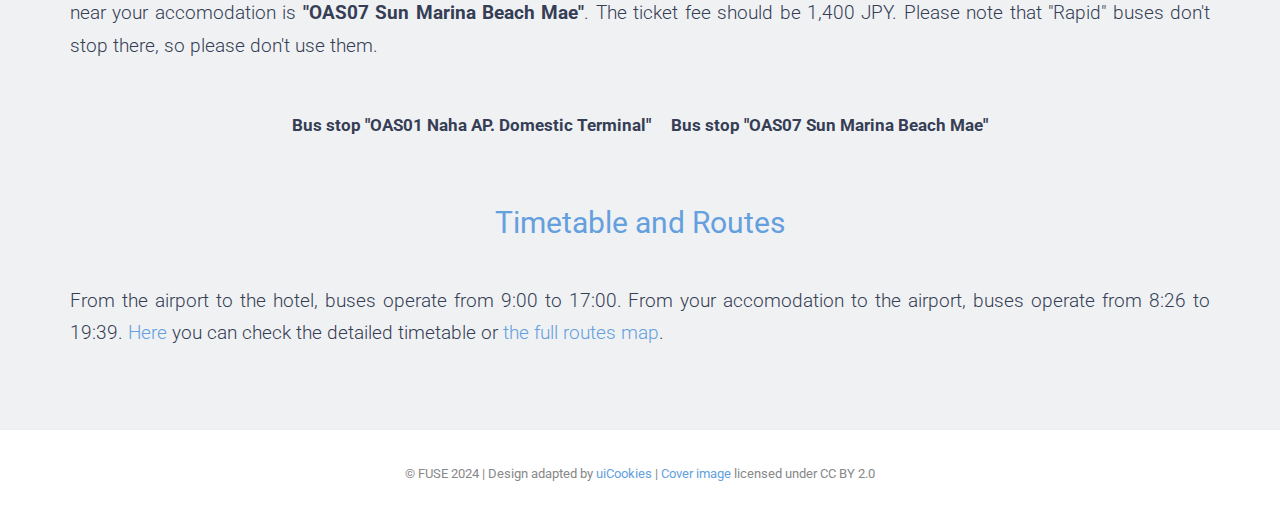
==== commit a4457803: "Add recommendation for hotel and specified that it must be paid for" ====
--- a/useful-information.html
+++ b/useful-information.html
@@ -31,7 +31,7 @@
               <span class="icon-bar"></span>
               <span class="icon-bar"></span>
             </button>
-            <a class="navbar-brand page-scroll" href="#page-top"><strong>FUSE 2024</strong></a>
+            <a class="navbar-brand" href="https://fuse2024.github.io"><strong>FUSE 2024</strong></a>
           </div>
           <!-- Collect the nav links, forms, and other content for toggling -->
           <div class="collapse navbar-collapse navbar-right navbar-main-collapse">
@@ -101,17 +101,24 @@
               <h2>Getting to the Hotel from the Airport</h2>
             </div>
             <p class="lead">
-              You will stay at the <a target="_blank" href="https://www.rizzan.co.jp/english/">Rizzan
+              We recommend you to stay at the <a target="_blank" href="https://www.rizzan.co.jp/english/">Rizzan
                 Sea-Park Hotel
-                Tancha-Bay</a>. We highly recommend to use "Okinawa Airport Shuttle" to reach the hotel (80 minutes,
+                Tancha-Bay</a>. To reach the hotel, we highly recommend to use the "Okinawa Airport Shuttle" (80 minutes,
               1,400 JPY). To purchase the bus ticket, please refer to <a class="page-scroll" href="#section-bus">this
                 section</a></li>. If you prefer to use a cab, the cost is about JPY 10,000.</p>
 
+            <p class="lead">It is not a requirement to stay at this hotel, you may choose any other lodging that works
+              for you.</p>
+            <p class="lead"><b>Important:</b> The registration at FUSE 2024 <u>does not</u> include lodging and meals.
+              Each participant is responsible for booking their own room and paying for their own meals.</p>
+
+
             <div class="section-title">
               <h2>From the Hotel to the Venue</h2>
             </div>
             <p class="lead">
-              The venue is about <a target="_blank" href="https://goo.gl/maps/eQHHehTYATR2">1.4 km from the hotel</a>.
+              The venue is about <a target="_blank" href="https://goo.gl/maps/eQHHehTYATR2">1.4 km from the recommended
+                hotel</a>.
               Walking takes about 20 minutes (or less than 5 minutes by cab).</p>
 
             <p class="lead">The symposium will be held in <b>Meeting room 1</b> at the <a target="_blank"
--- a/css/style.css
+++ b/css/style.css
@@ -886,4 +886,22 @@
         max-width: 100%;
         height: auto;
     }
+}
+
+#participants-list {
+    columns: 2;
+    -webkit-columns: 2;
+    -moz-columns: 2;
+}
+
+.participant-affiliation {
+    font-size: 14px;
+}
+
+@media (max-width: 700px) {
+    #participants-list {
+        columns: 1;
+        -webkit-columns: 1;
+        -moz-columns: 1;
+    }
 }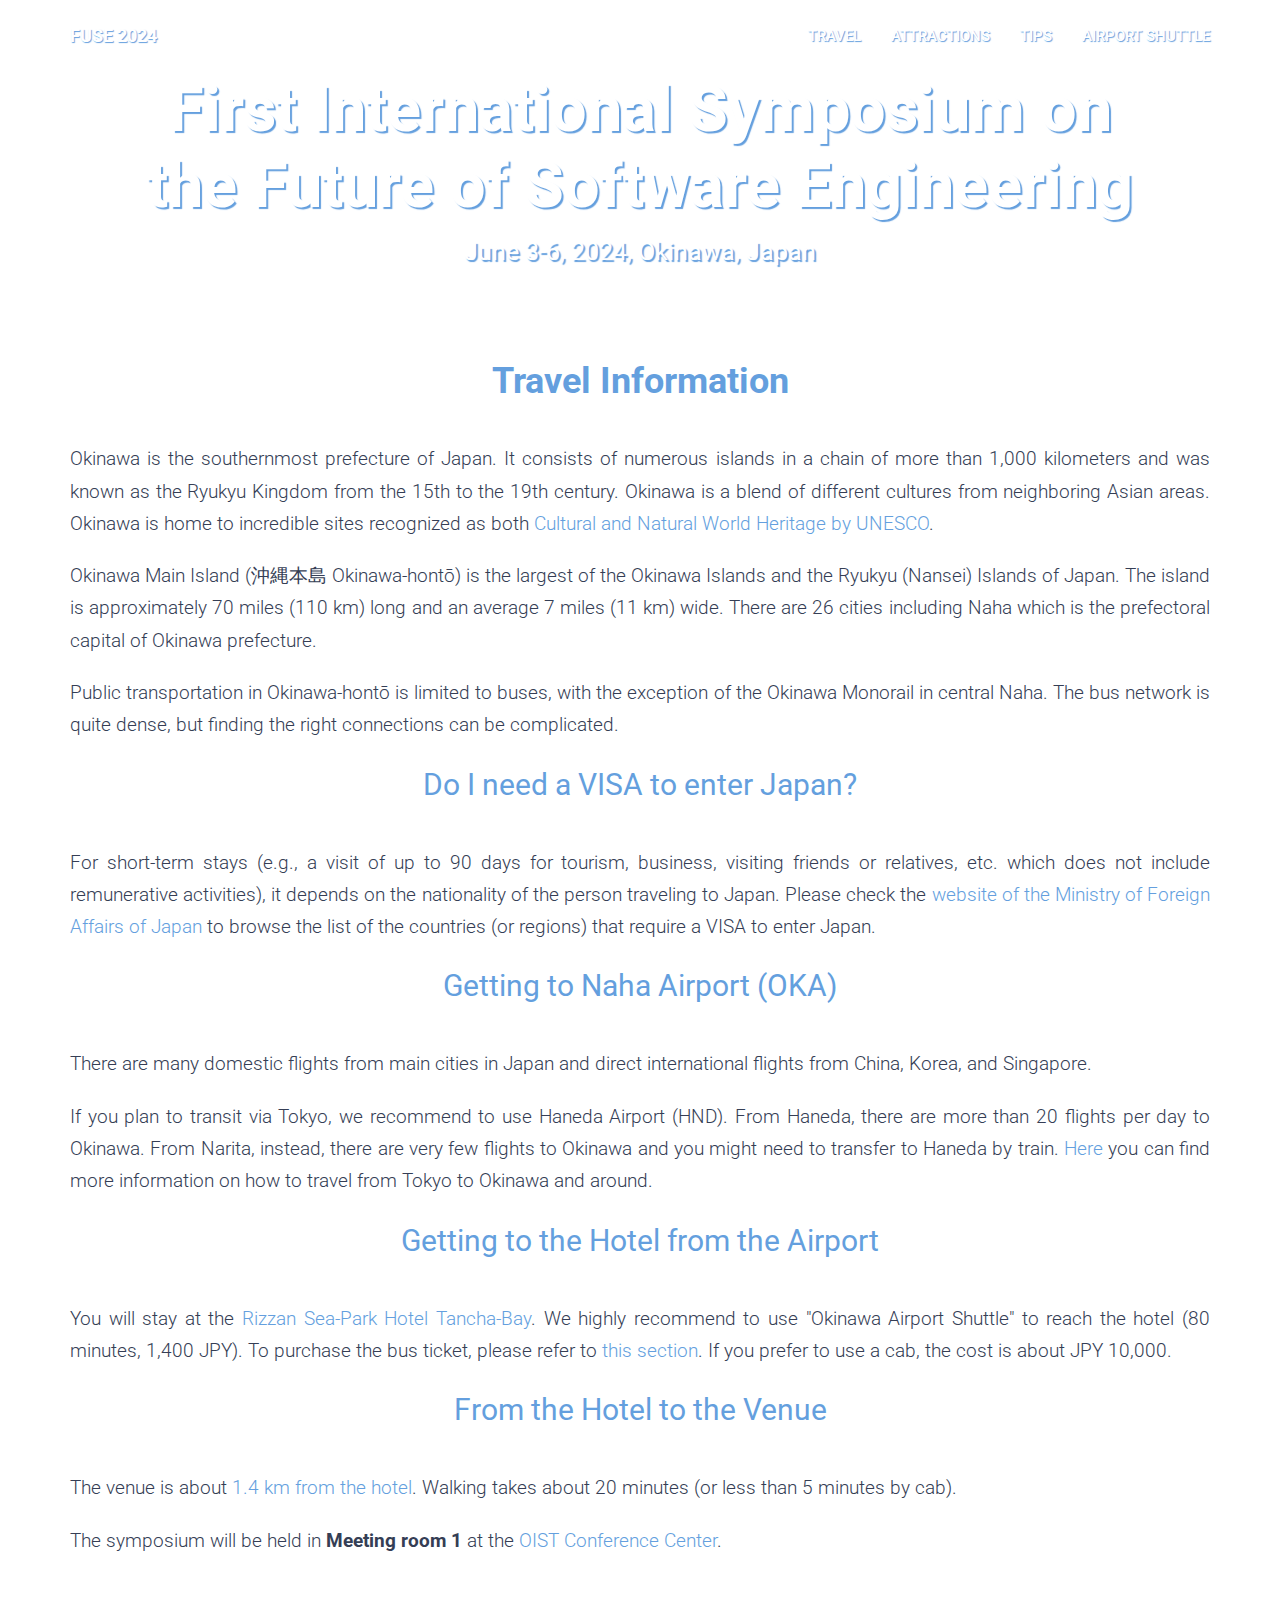
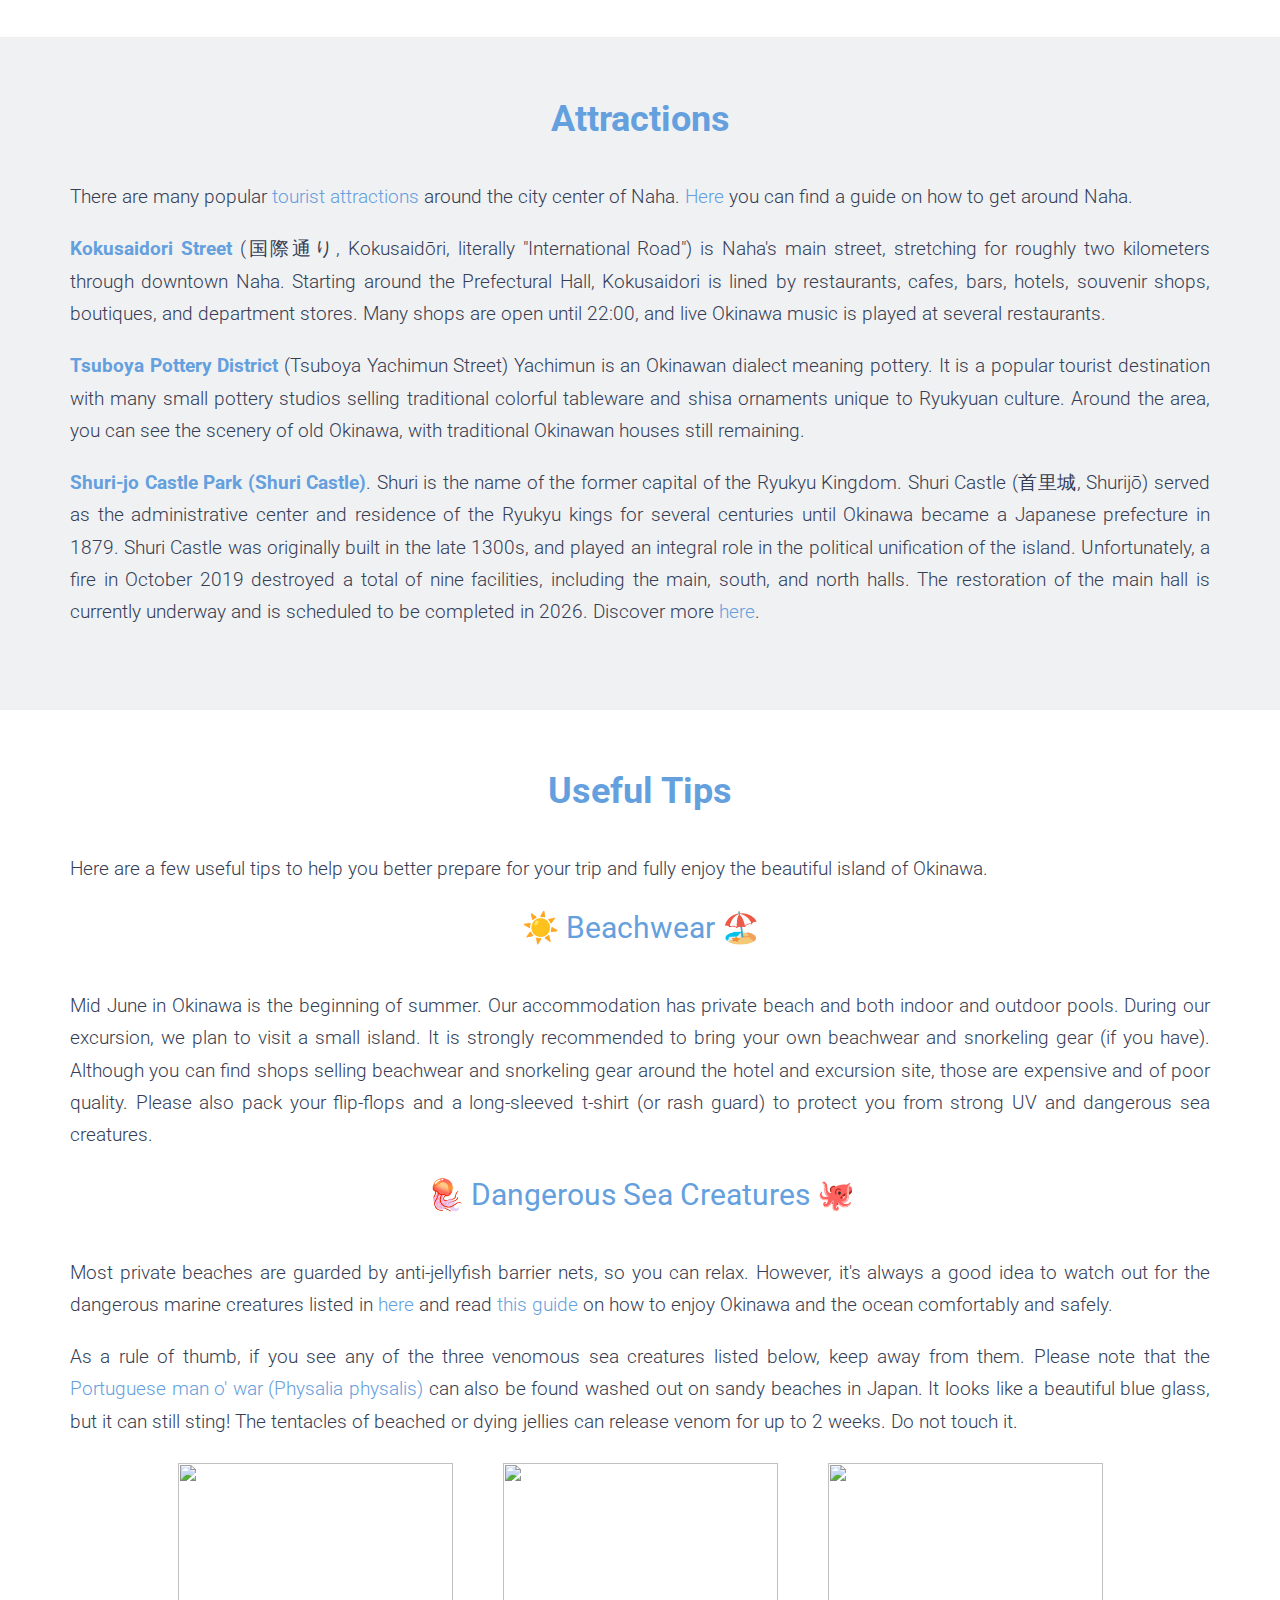
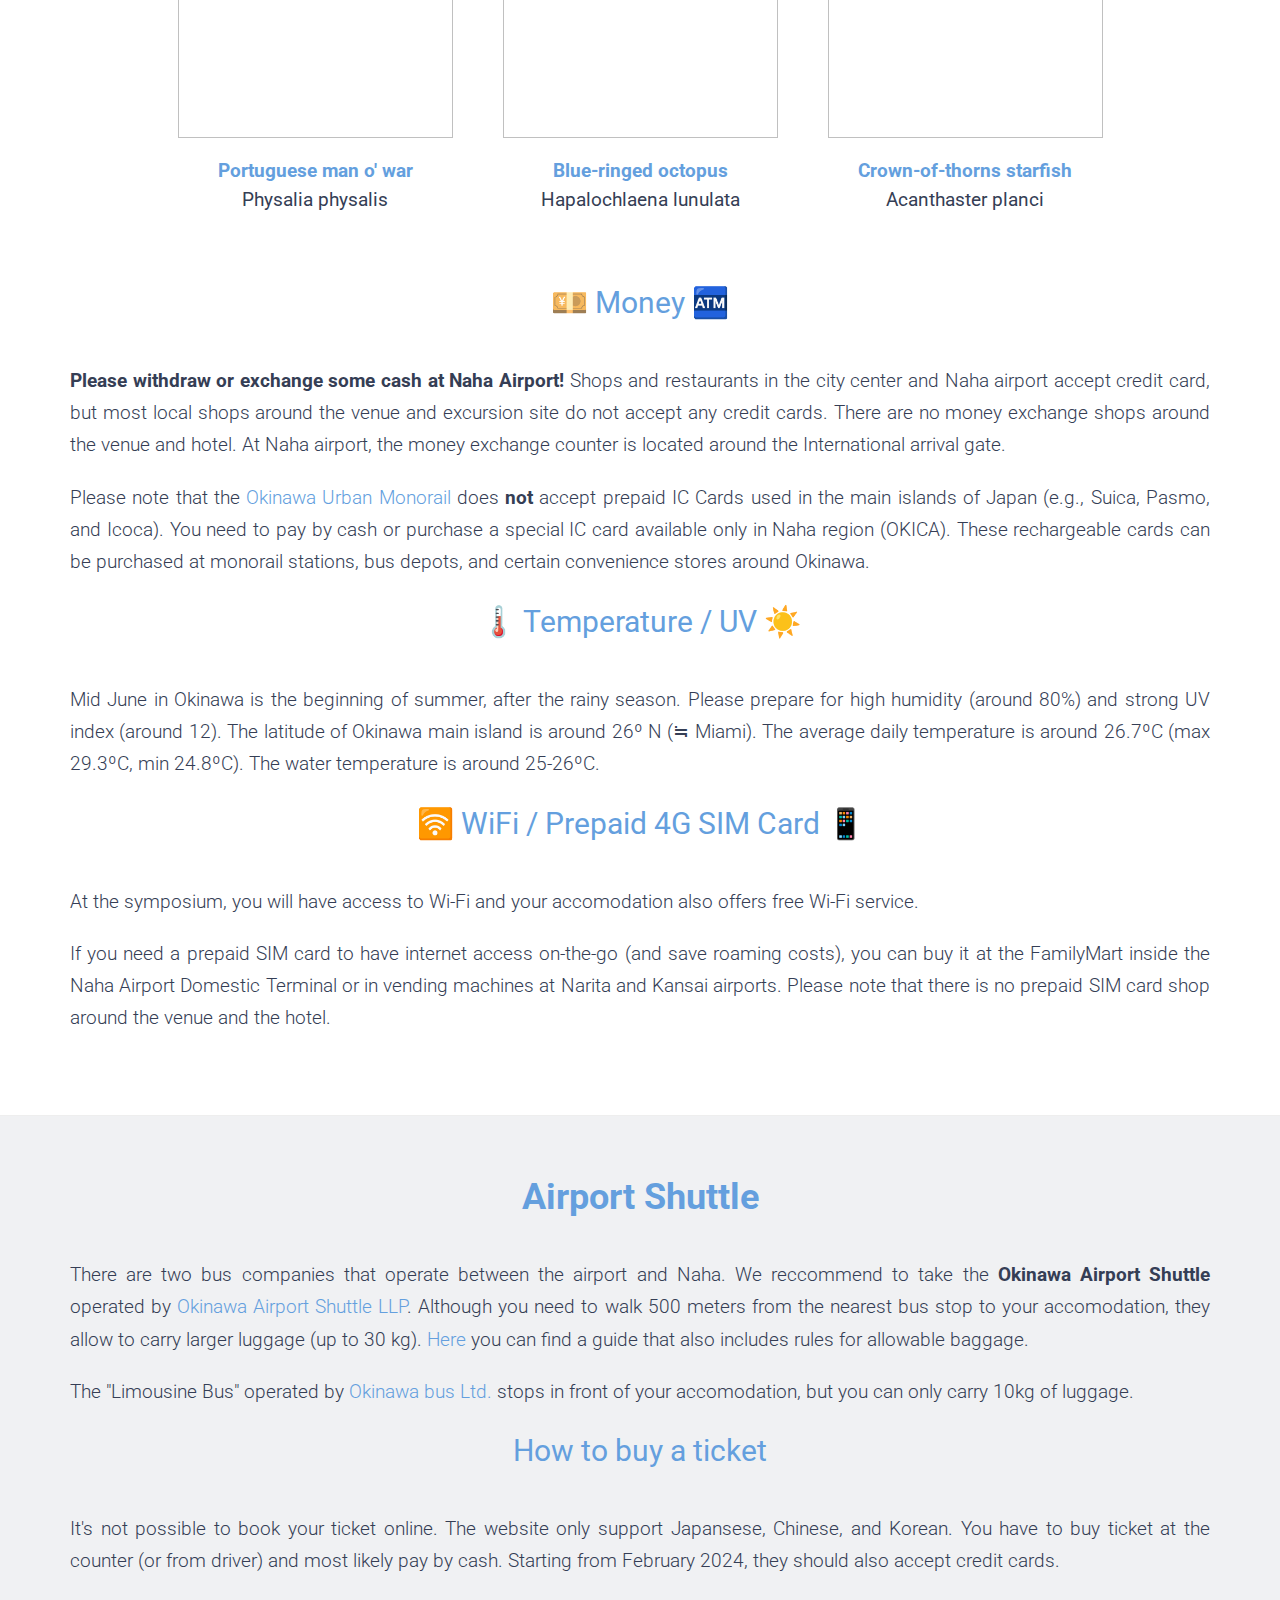
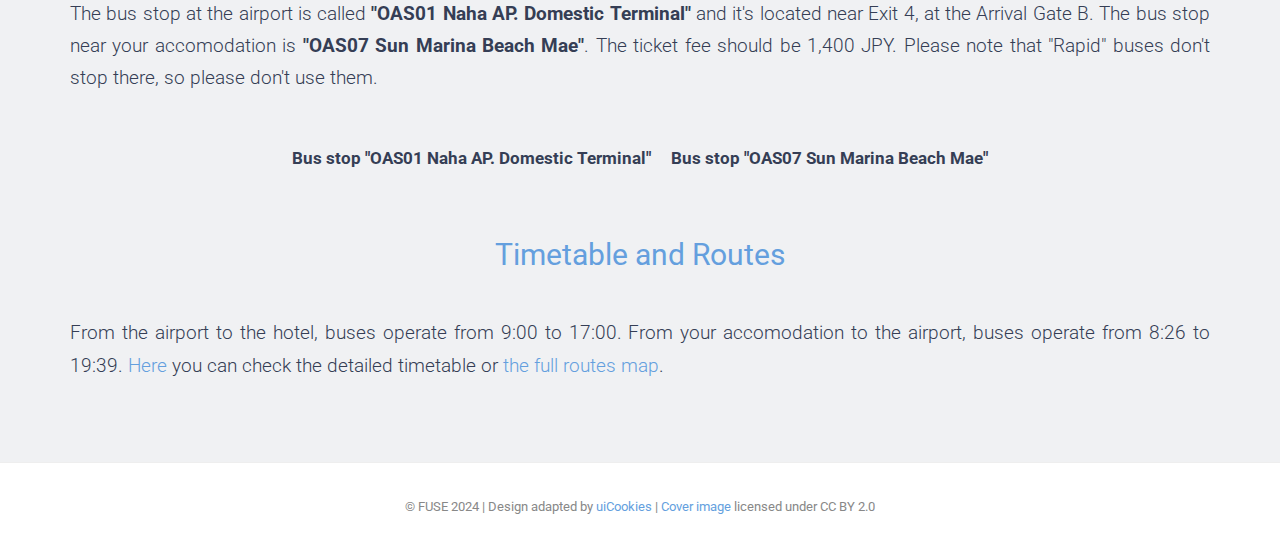
==== commit 1602c9b7: "Add information about VISA" ====
--- a/useful-information.html
+++ b/useful-information.html
@@ -84,6 +84,14 @@
               complicated.</p>
 
             <div class="section-title">
+              <h2>Do I need a VISA to enter Japan?</h2>
+            </div>
+            <p class="lead">
+              For short-term stays (e.g., a visit of up to 90 days for tourism, business, visiting friends or relatives, etc. which does not include remunerative activities), it depends on the nationality of the person traveling to Japan. Please check the <a target="_blank"
+              href="https://www.mofa.go.jp/j_info/visit/visa/index.html">website of the Ministry of Foreign Affairs of Japan</a> to browse the list of the countries (or regions) that require a VISA to enter Japan.
+            </p>
+
+            <div class="section-title">
               <h2>Getting to Naha Airport (OKA)</h2>
             </div>
             <p class="lead">
@@ -101,24 +109,17 @@
               <h2>Getting to the Hotel from the Airport</h2>
             </div>
             <p class="lead">
-              We recommend you to stay at the <a target="_blank" href="https://www.rizzan.co.jp/english/">Rizzan
+              You will stay at the <a target="_blank" href="https://www.rizzan.co.jp/english/">Rizzan
                 Sea-Park Hotel
-                Tancha-Bay</a>. To reach the hotel, we highly recommend to use the "Okinawa Airport Shuttle" (80 minutes,
+                Tancha-Bay</a>. We highly recommend to use "Okinawa Airport Shuttle" to reach the hotel (80 minutes,
               1,400 JPY). To purchase the bus ticket, please refer to <a class="page-scroll" href="#section-bus">this
                 section</a></li>. If you prefer to use a cab, the cost is about JPY 10,000.</p>
 
-            <p class="lead">It is not a requirement to stay at this hotel, you may choose any other lodging that works
-              for you.</p>
-            <p class="lead"><b>Important:</b> The registration at FUSE 2024 <u>does not</u> include lodging and meals.
-              Each participant is responsible for booking their own room and paying for their own meals.</p>
-
-
             <div class="section-title">
               <h2>From the Hotel to the Venue</h2>
             </div>
             <p class="lead">
-              The venue is about <a target="_blank" href="https://goo.gl/maps/eQHHehTYATR2">1.4 km from the recommended
-                hotel</a>.
+              The venue is about <a target="_blank" href="https://goo.gl/maps/eQHHehTYATR2">1.4 km from the hotel</a>.
               Walking takes about 20 minutes (or less than 5 minutes by cab).</p>
 
             <p class="lead">The symposium will be held in <b>Meeting room 1</b> at the <a target="_blank"
--- a/css/style.css
+++ b/css/style.css
@@ -12,6 +12,7 @@
     color: #353e55;
     font-weight: 100;
     background: #ffffff;
+    font-weight: normal;
 }
 
 /* --------------------------------------
@@ -760,11 +761,14 @@
     margin-bottom: 20px;
 }
 
-.affiliation {
+.affiliation, .participant-affiliation {
     font-size: 15px;
-    margin-top: 5px;
     font-weight: normal;
     color: #666;
+}
+
+.affiliation {
+    margin-top: 5px;
 }
 
 .role {
@@ -892,10 +896,16 @@
     columns: 2;
     -webkit-columns: 2;
     -moz-columns: 2;
+    font-size: 19px;
+    color: #649FDE;
+}
+
+#participants-list li {
+    display: inline;
 }
 
 .participant-affiliation {
-    font-size: 14px;
+    color: #999;
 }
 
 @media (max-width: 700px) {
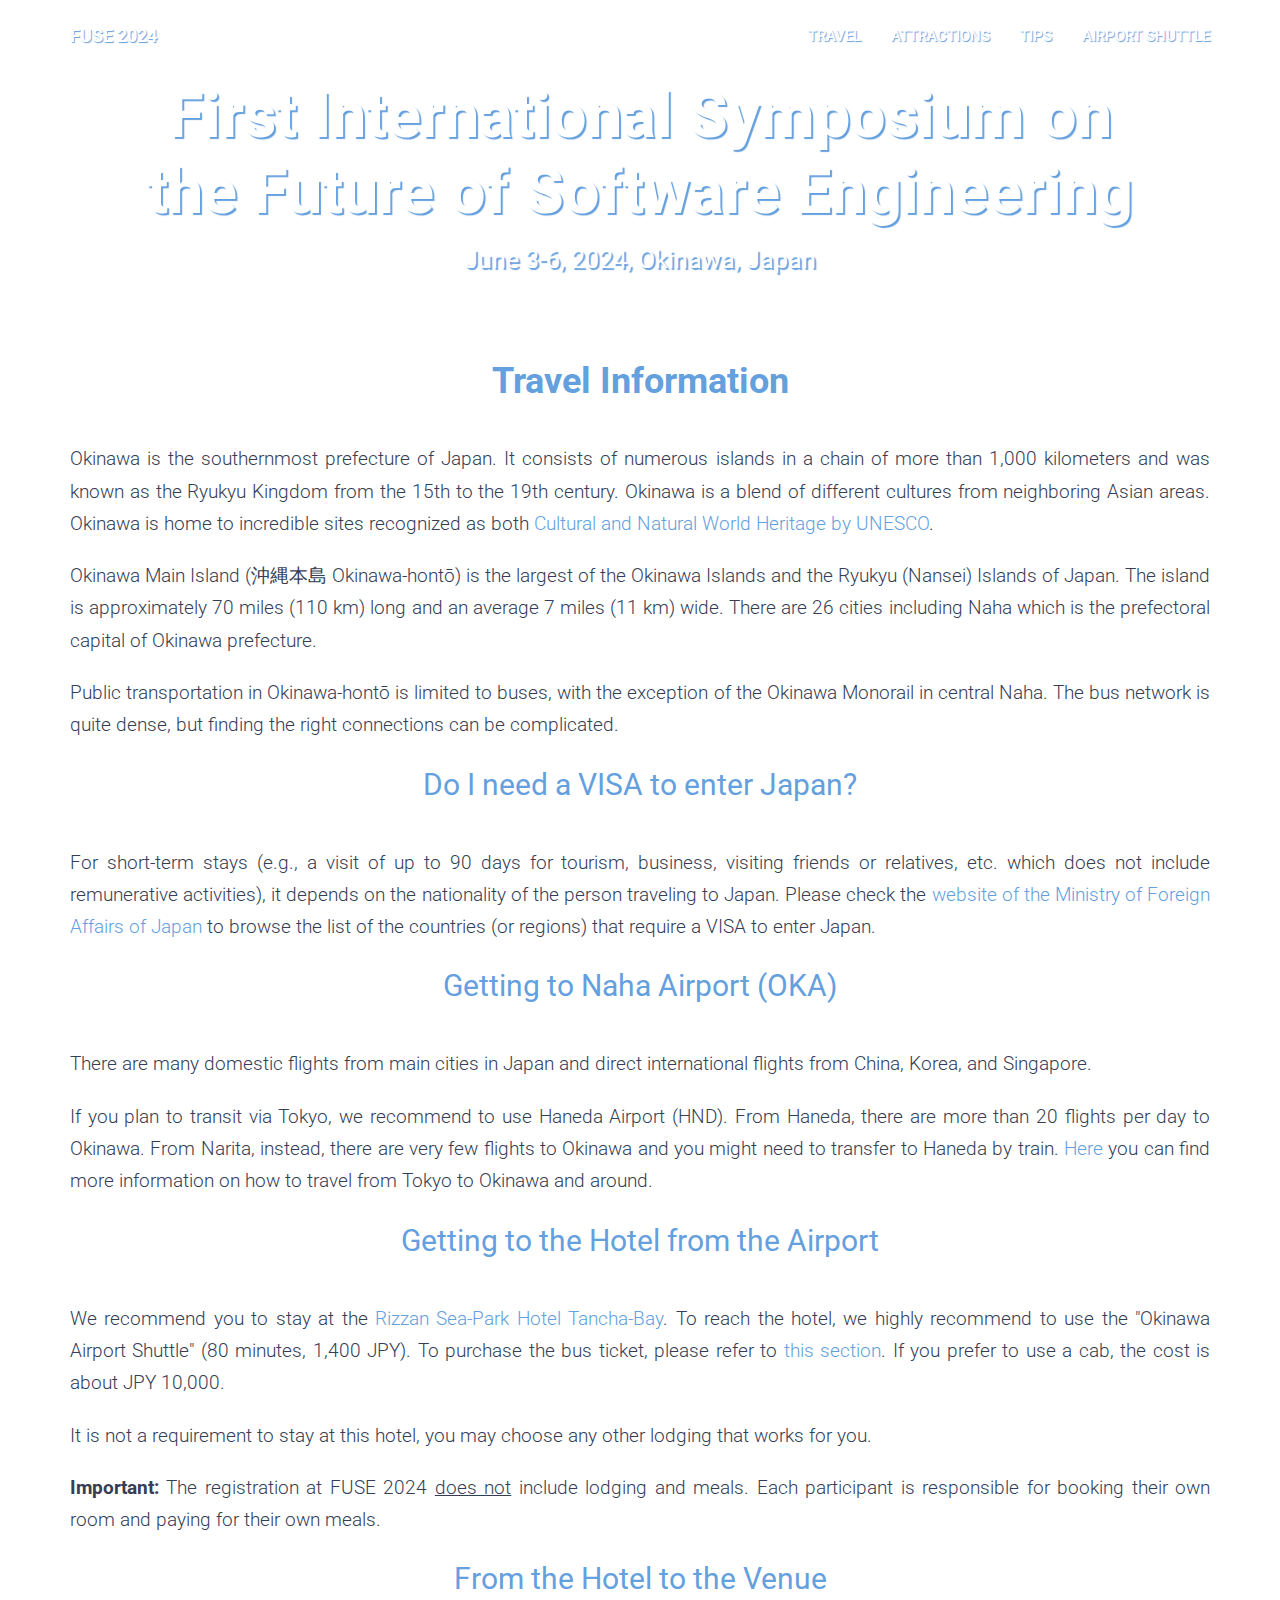
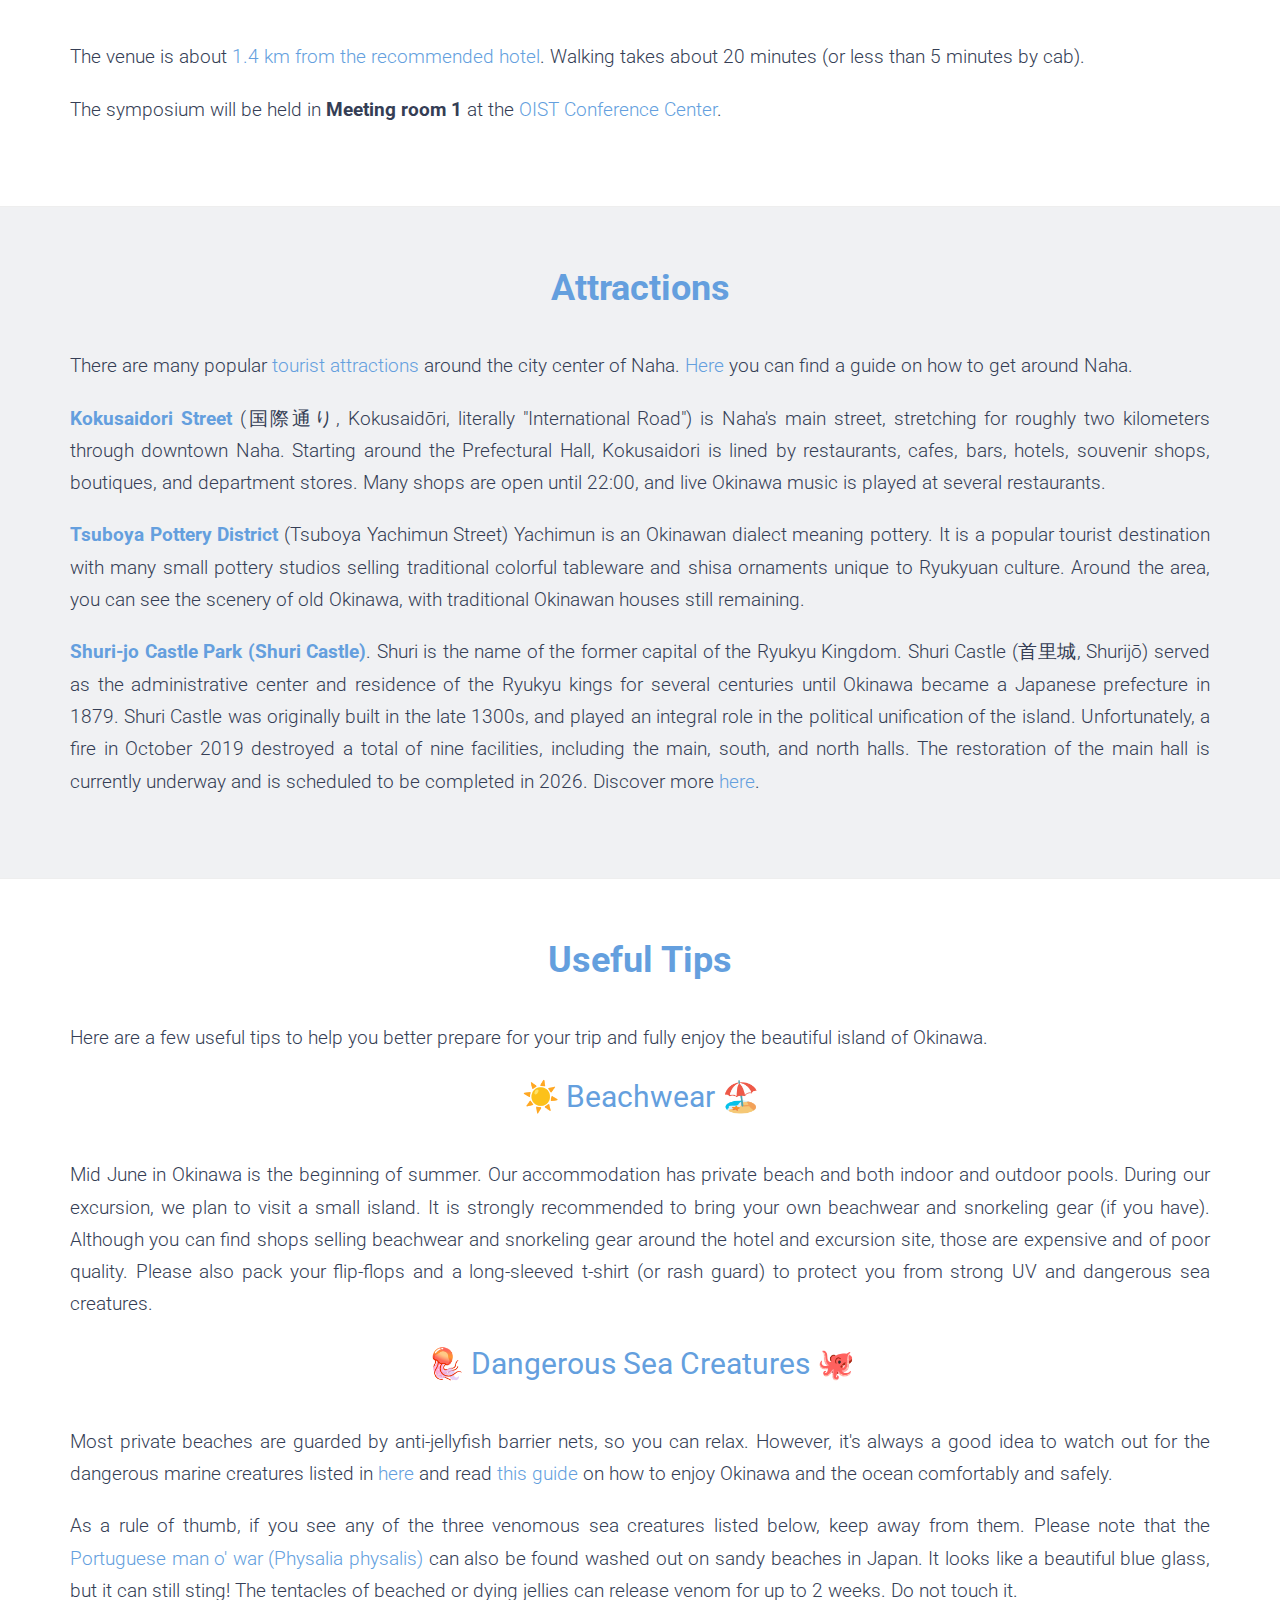
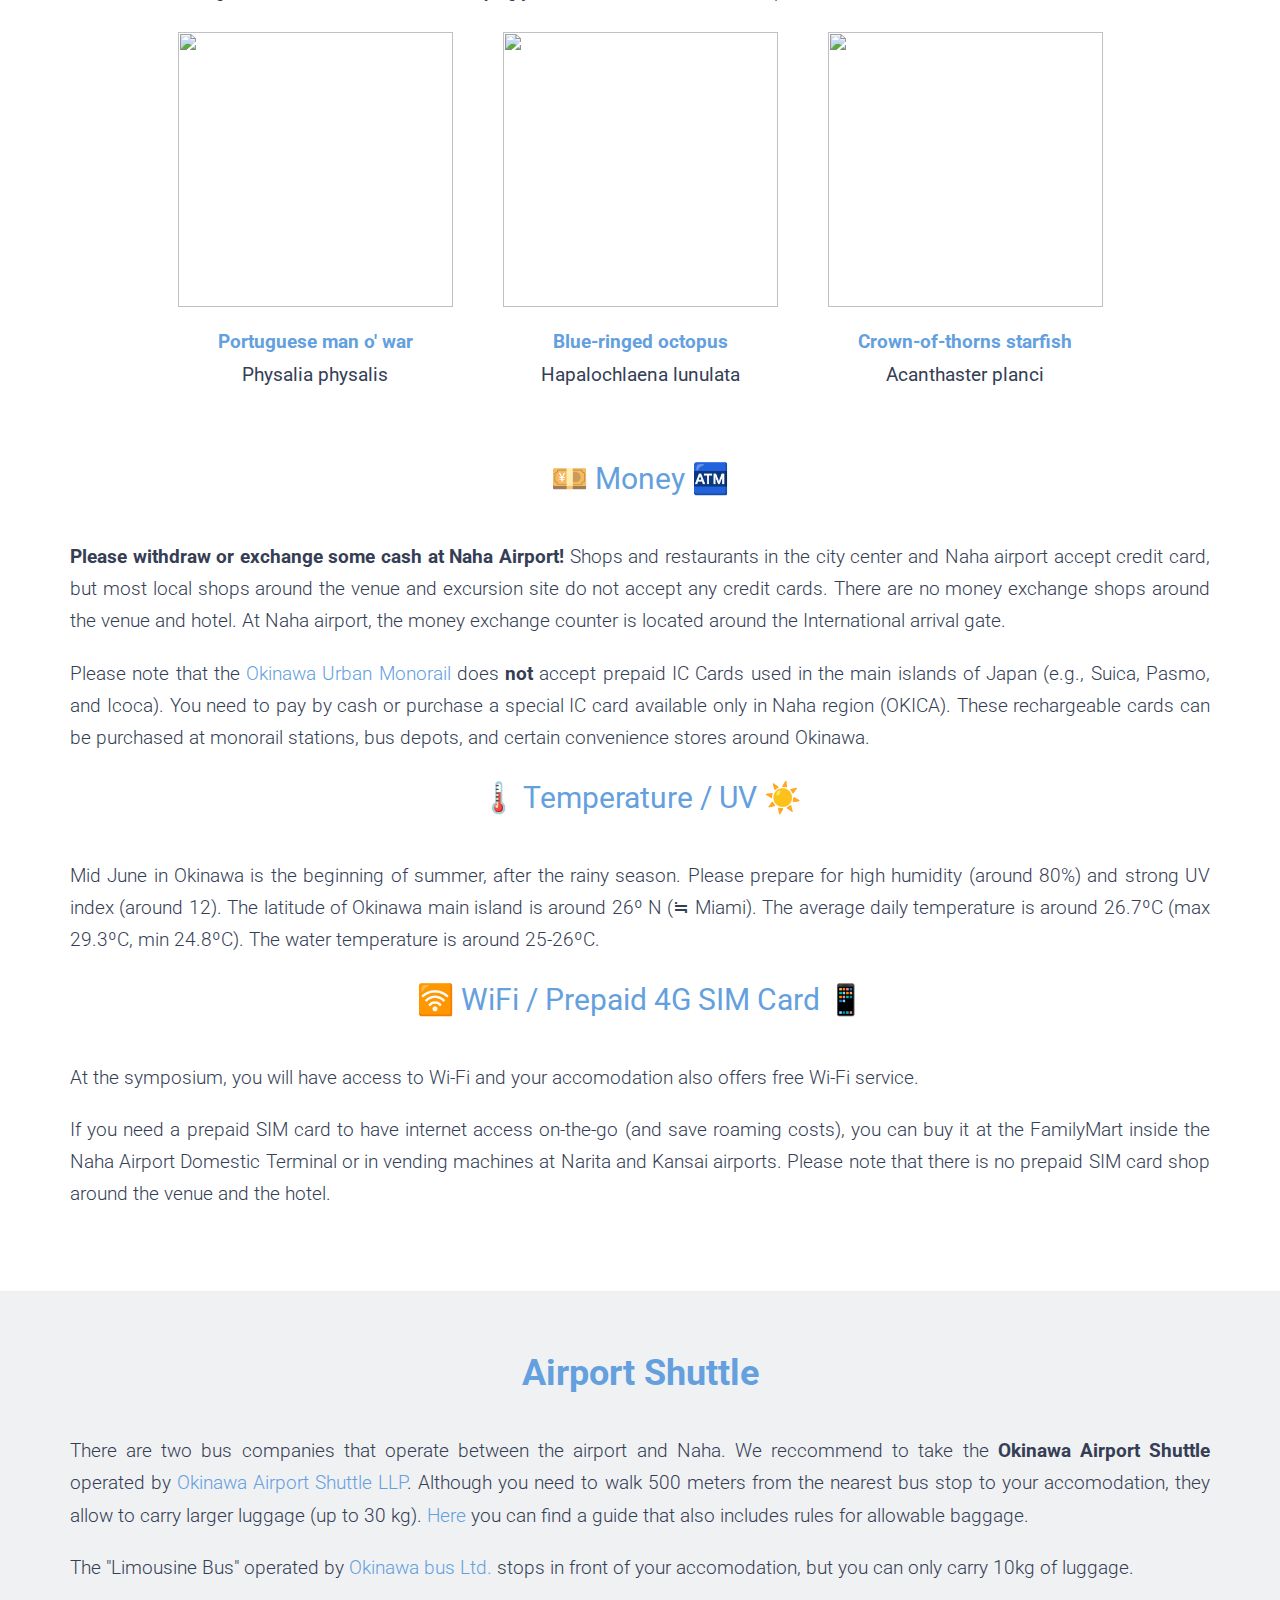
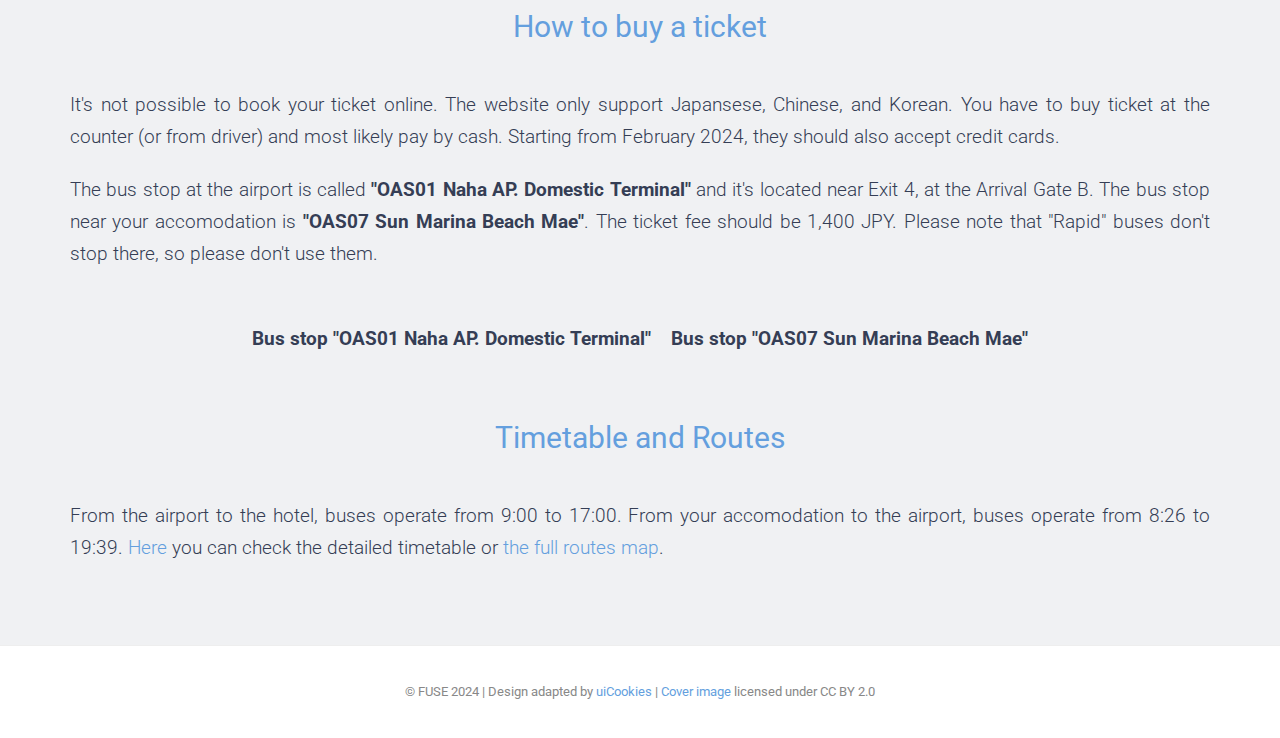
==== commit c24ffa9a: "Merge branch 'main' into dev" ====
--- a/useful-information.html
+++ b/useful-information.html
@@ -109,17 +109,24 @@
               <h2>Getting to the Hotel from the Airport</h2>
             </div>
             <p class="lead">
-              You will stay at the <a target="_blank" href="https://www.rizzan.co.jp/english/">Rizzan
+              We recommend you to stay at the <a target="_blank" href="https://www.rizzan.co.jp/english/">Rizzan
                 Sea-Park Hotel
-                Tancha-Bay</a>. We highly recommend to use "Okinawa Airport Shuttle" to reach the hotel (80 minutes,
+                Tancha-Bay</a>. To reach the hotel, we highly recommend to use the "Okinawa Airport Shuttle" (80 minutes,
               1,400 JPY). To purchase the bus ticket, please refer to <a class="page-scroll" href="#section-bus">this
                 section</a></li>. If you prefer to use a cab, the cost is about JPY 10,000.</p>
 
+            <p class="lead">It is not a requirement to stay at this hotel, you may choose any other lodging that works
+              for you.</p>
+            <p class="lead"><b>Important:</b> The registration at FUSE 2024 <u>does not</u> include lodging and meals.
+              Each participant is responsible for booking their own room and paying for their own meals.</p>
+
+
             <div class="section-title">
               <h2>From the Hotel to the Venue</h2>
             </div>
             <p class="lead">
-              The venue is about <a target="_blank" href="https://goo.gl/maps/eQHHehTYATR2">1.4 km from the hotel</a>.
+              The venue is about <a target="_blank" href="https://goo.gl/maps/eQHHehTYATR2">1.4 km from the recommended
+                hotel</a>.
               Walking takes about 20 minutes (or less than 5 minutes by cab).</p>
 
             <p class="lead">The symposium will be held in <b>Meeting room 1</b> at the <a target="_blank"
--- a/css/style.css
+++ b/css/style.css
@@ -7,7 +7,7 @@
 
 body {
     font-family: 'Roboto', sans-serif;
-    font-size: 17px;
+    font-size: 19px;
     line-height: 1.7em;
     color: #353e55;
     font-weight: 100;
@@ -761,7 +761,8 @@
     margin-bottom: 20px;
 }
 
-.affiliation, .participant-affiliation {
+.affiliation,
+.participant-affiliation {
     font-size: 15px;
     font-weight: normal;
     color: #666;
@@ -914,4 +915,16 @@
         -webkit-columns: 1;
         -moz-columns: 1;
     }
+}
+
+.fees-table {
+    display: flex;
+    flex-direction: row;
+    justify-content: center;
+    padding-bottom: 2em;
+}
+
+.money {
+    width: 100px !important;
+    text-align: right;
 }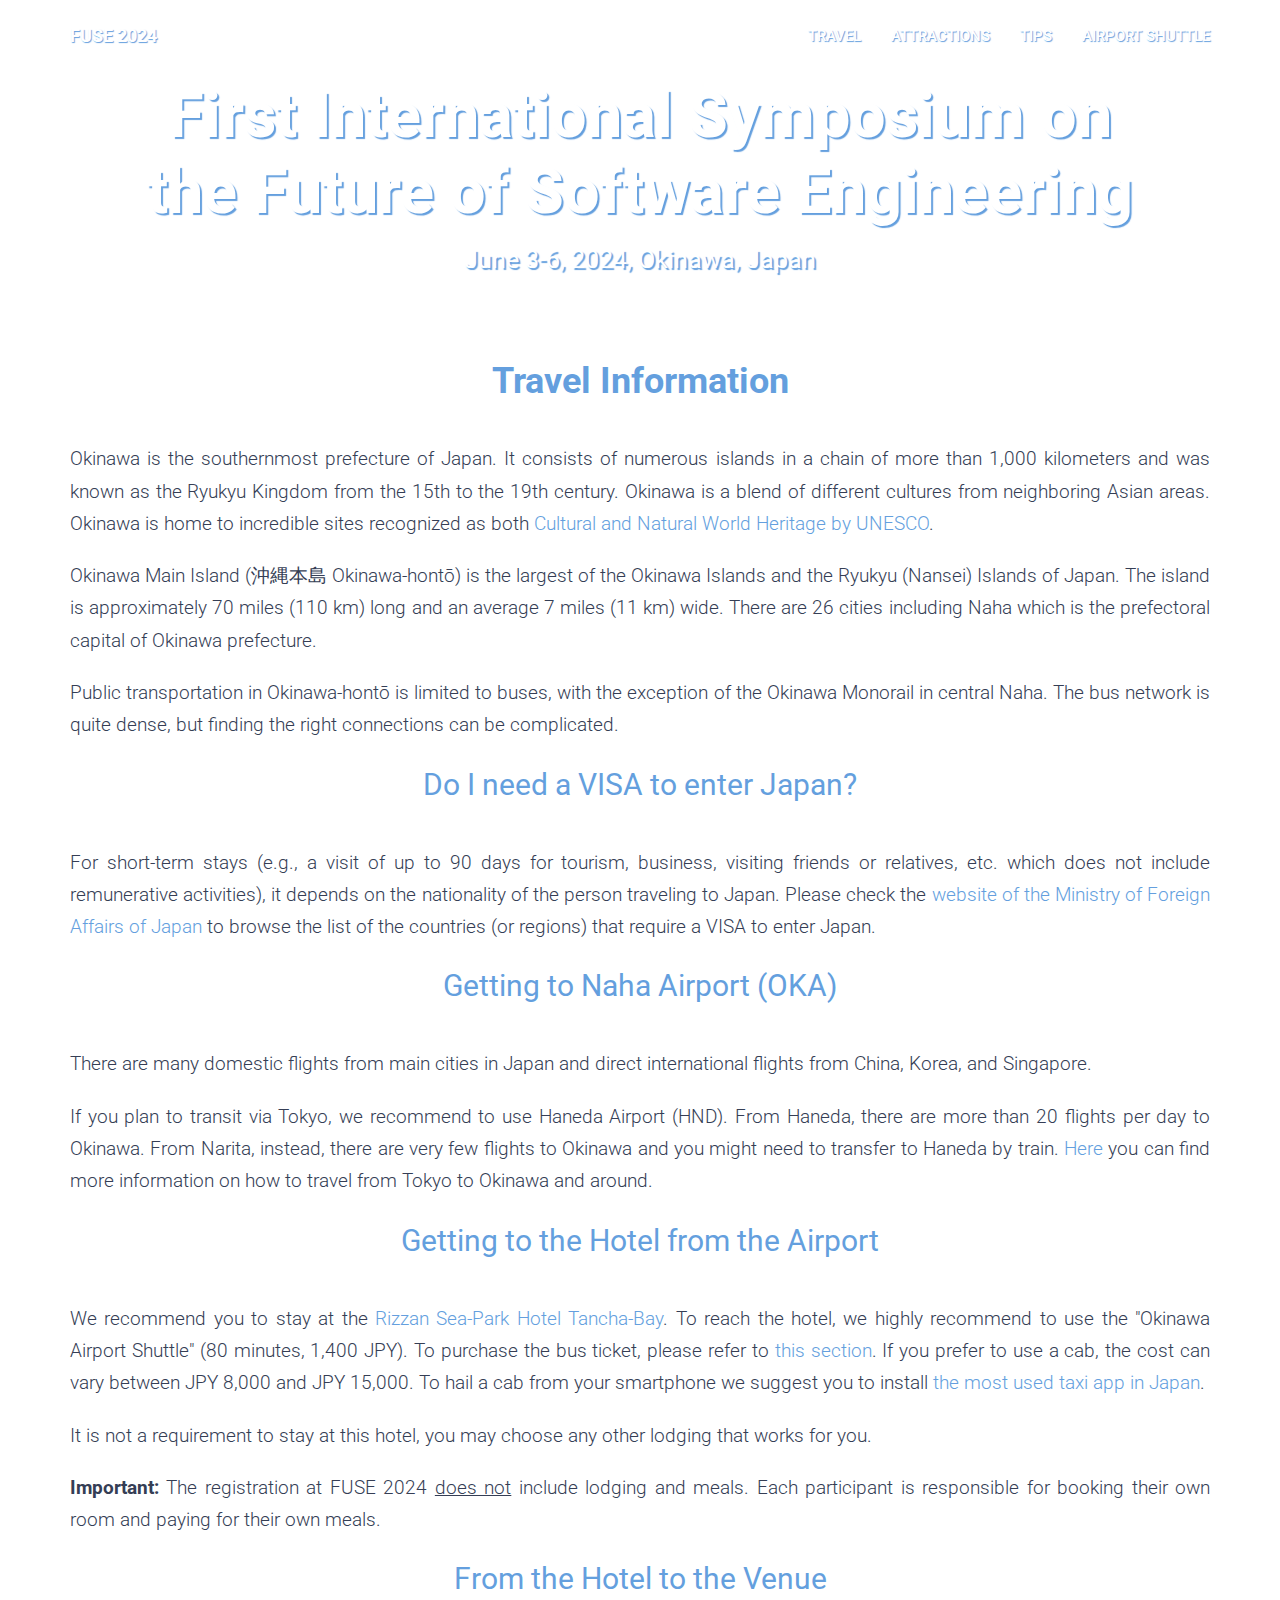
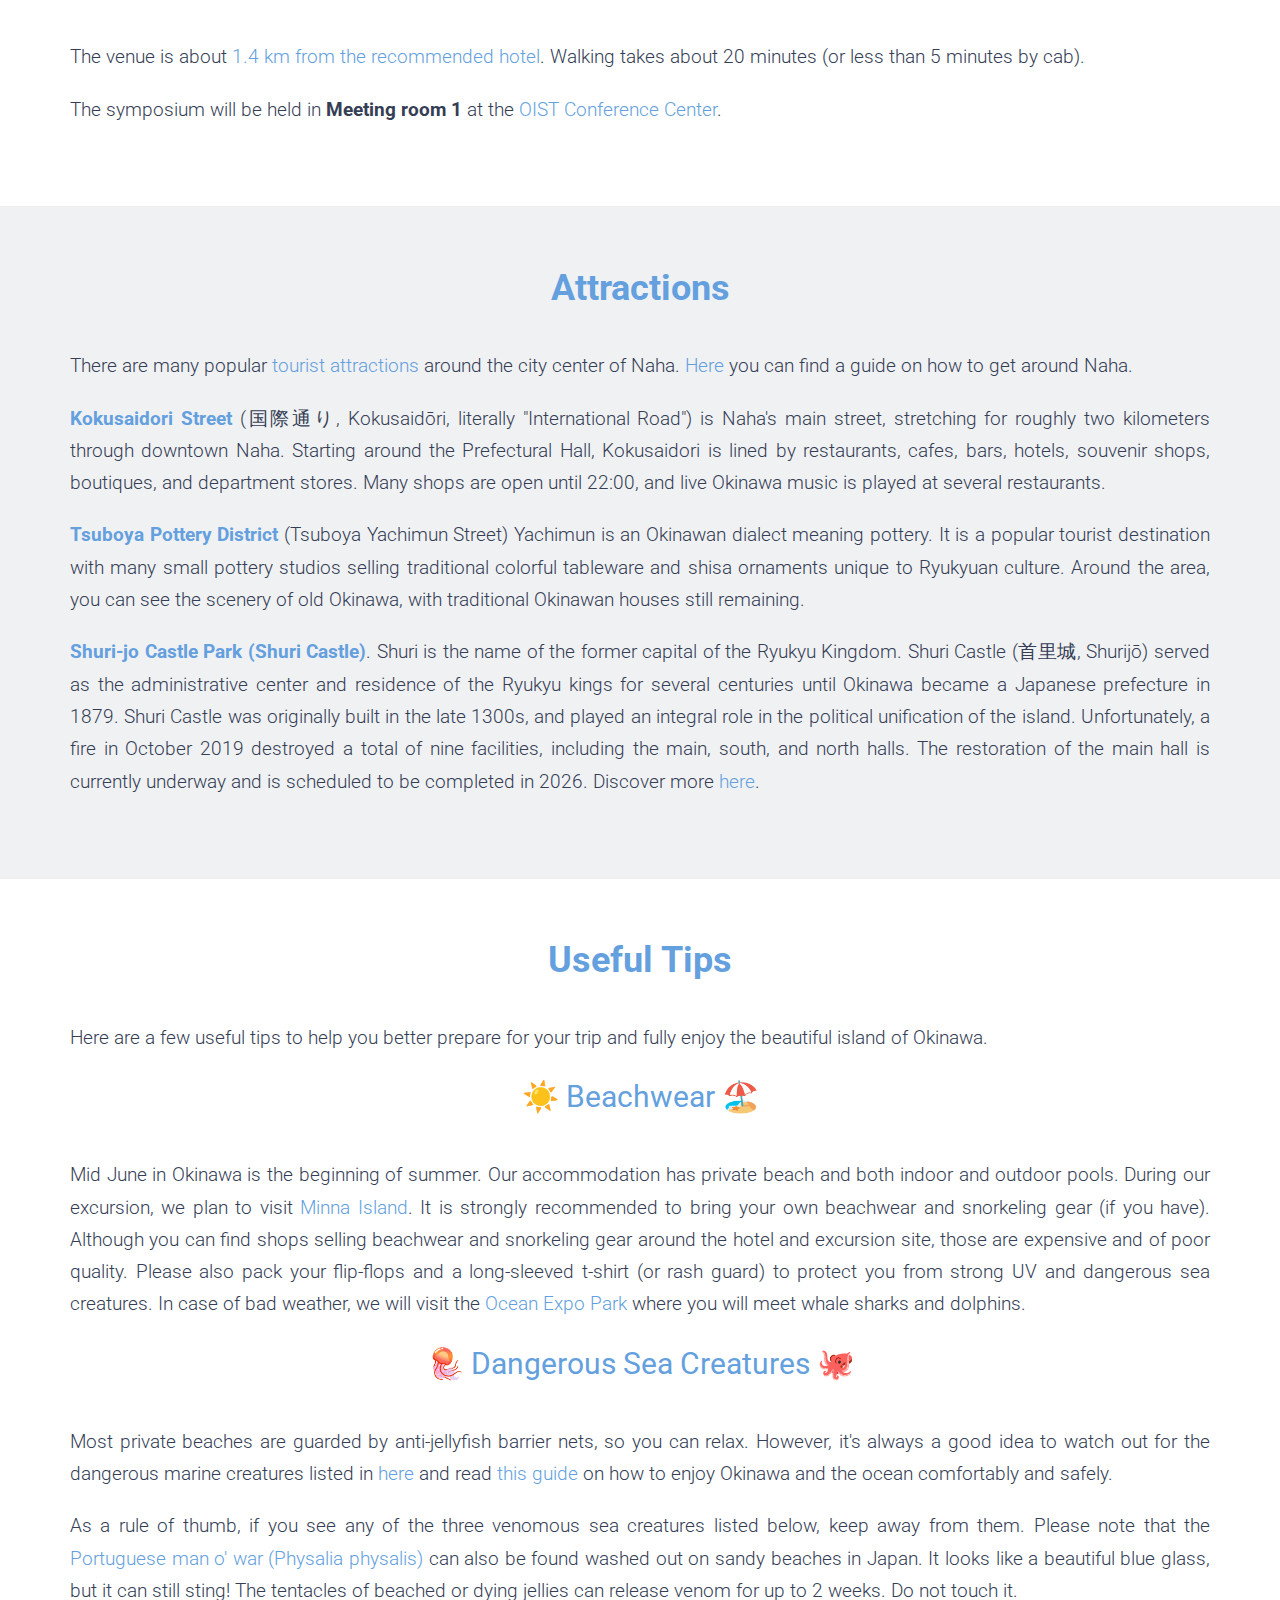
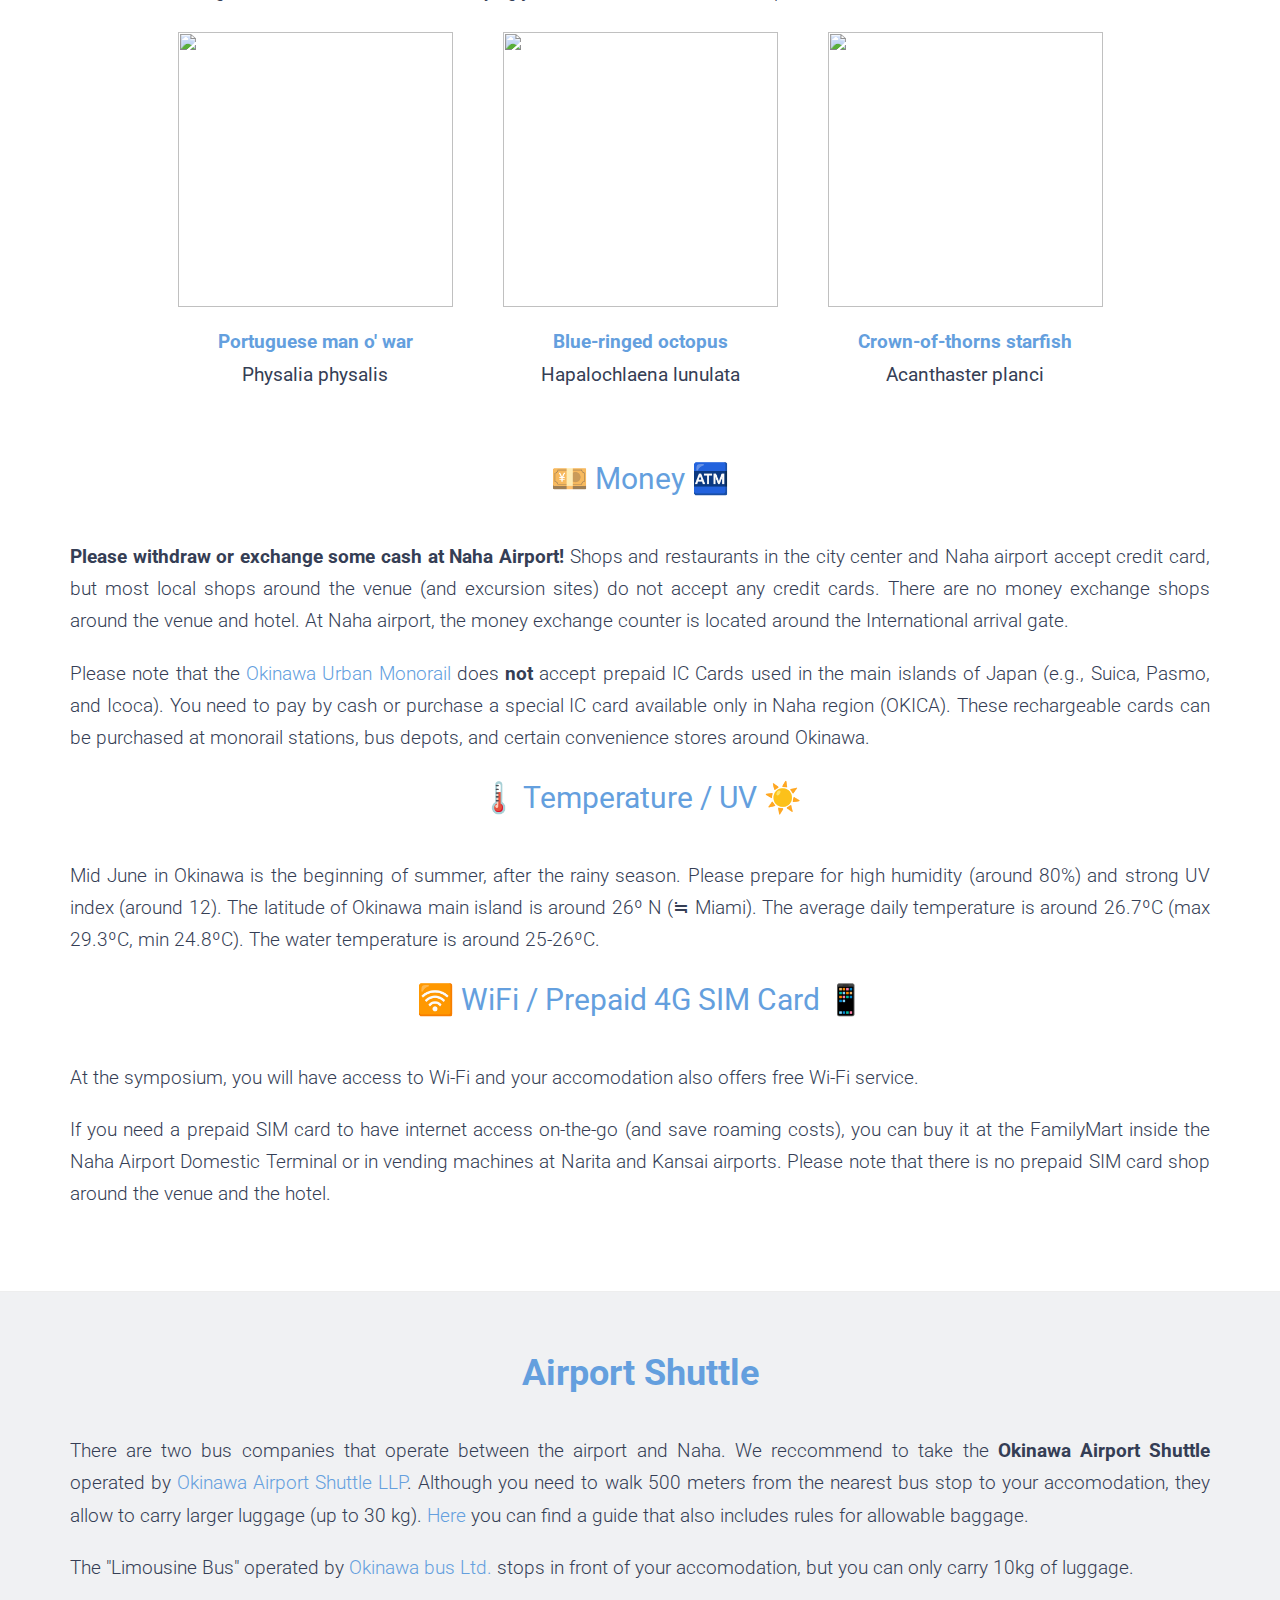
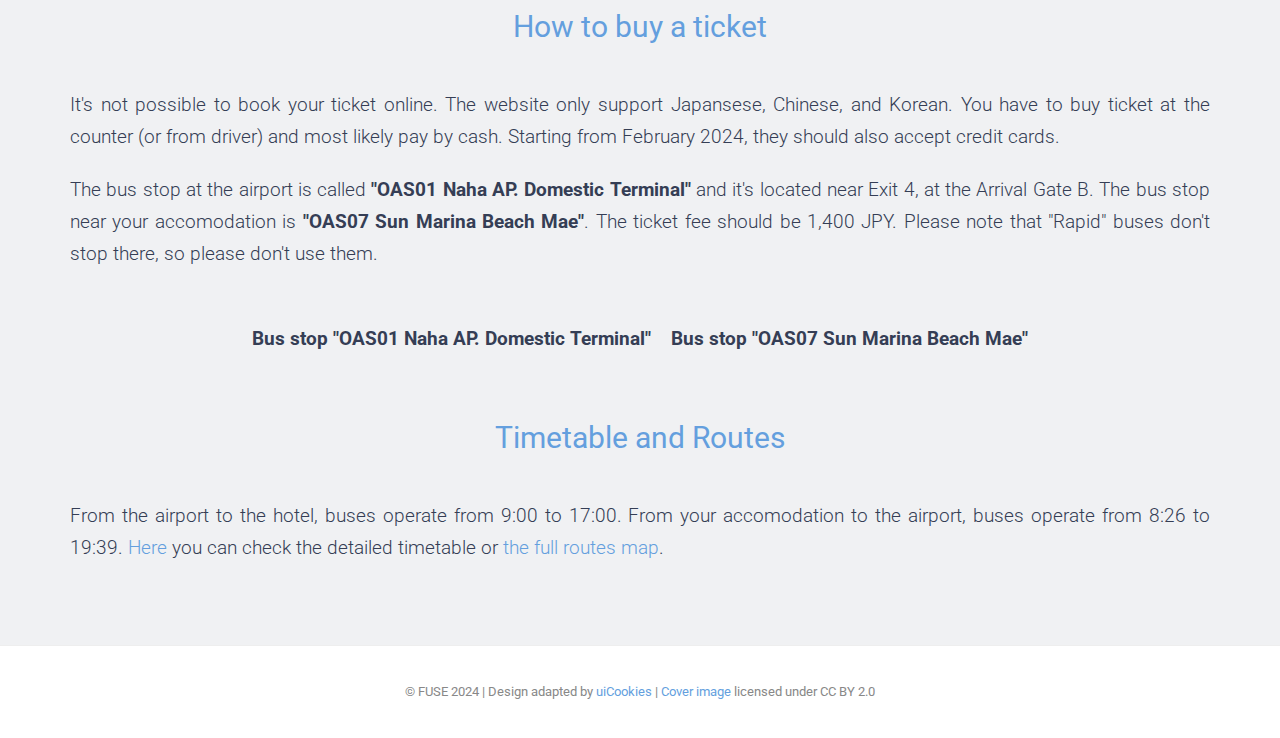
==== commit 68a899ac: "Update useful info" ====
--- a/useful-information.html
+++ b/useful-information.html
@@ -113,7 +113,7 @@
                 Sea-Park Hotel
                 Tancha-Bay</a>. To reach the hotel, we highly recommend to use the "Okinawa Airport Shuttle" (80 minutes,
               1,400 JPY). To purchase the bus ticket, please refer to <a class="page-scroll" href="#section-bus">this
-                section</a></li>. If you prefer to use a cab, the cost is about JPY 10,000.</p>
+                section</a></li>. If you prefer to use a cab, the cost can vary between JPY 8,000 and JPY 15,000. To hail a cab from your smartphone we suggest you to install <a href="https://go.goinc.jp/lp/inbound" target="_blank">the most used taxi app in Japan</a>.</p>
 
             <p class="lead">It is not a requirement to stay at this hotel, you may choose any other lodging that works
               for you.</p>
@@ -193,13 +193,13 @@
             </div>
             <p class="lead">
               Mid June in Okinawa is the beginning of summer. Our accommodation has private beach and both indoor and
-              outdoor pools. During our excursion, we plan to visit a small island. It is strongly recommended to bring
+              outdoor pools. During our excursion, we plan to visit <a href="https://visitokinawajapan.com/destinations/okinawa-main-island/northern-okinawa-main-island/minna-island-okinawa-main-island/" target="_blank">Minna Island</a>. It is strongly recommended to bring
               your own beachwear and snorkeling gear (if you have). Although you
               can
               find shops selling beachwear and snorkeling gear around the hotel and excursion site, those are expensive
               and of poor quality. Please also pack your flip-flops and a long-sleeved t-shirt (or rash guard) to
               protect you
-              from strong UV and dangerous sea creatures.
+              from strong UV and dangerous sea creatures. In case of bad weather, we will visit the <a href="https://oki-park.jp/kaiyohaku/en/" target="_blank">Ocean Expo Park</a> where you will meet whale sharks and dolphins.
             </p>
 
             <div class="section-title">
@@ -252,7 +252,7 @@
             </div>
             <p class="lead">
               <b>Please withdraw or exchange some cash at Naha Airport!</b> Shops and restaurants in the city center and
-              Naha airport accept credit card, but most local shops around the venue and excursion site do not accept
+              Naha airport accept credit card, but most local shops around the venue (and excursion sites) do not accept
               any credit cards. There are no money exchange shops around the venue and hotel. At Naha airport, the money
               exchange counter is located around the International arrival gate.
             </p>
--- a/css/style.css
+++ b/css/style.css
@@ -894,9 +894,9 @@
 }
 
 #participants-list {
-    columns: 2;
-    -webkit-columns: 2;
-    -moz-columns: 2;
+    columns: 3;
+    -webkit-columns: 3;
+    -moz-columns: 3;
     font-size: 19px;
     color: #649FDE;
 }
@@ -910,6 +910,14 @@
 }
 
 @media (max-width: 700px) {
+    #participants-list {
+        columns: 2;
+        -webkit-columns: 2;
+        -moz-columns: 2;
+    }
+}
+
+@media (max-width: 500px) {
     #participants-list {
         columns: 1;
         -webkit-columns: 1;
